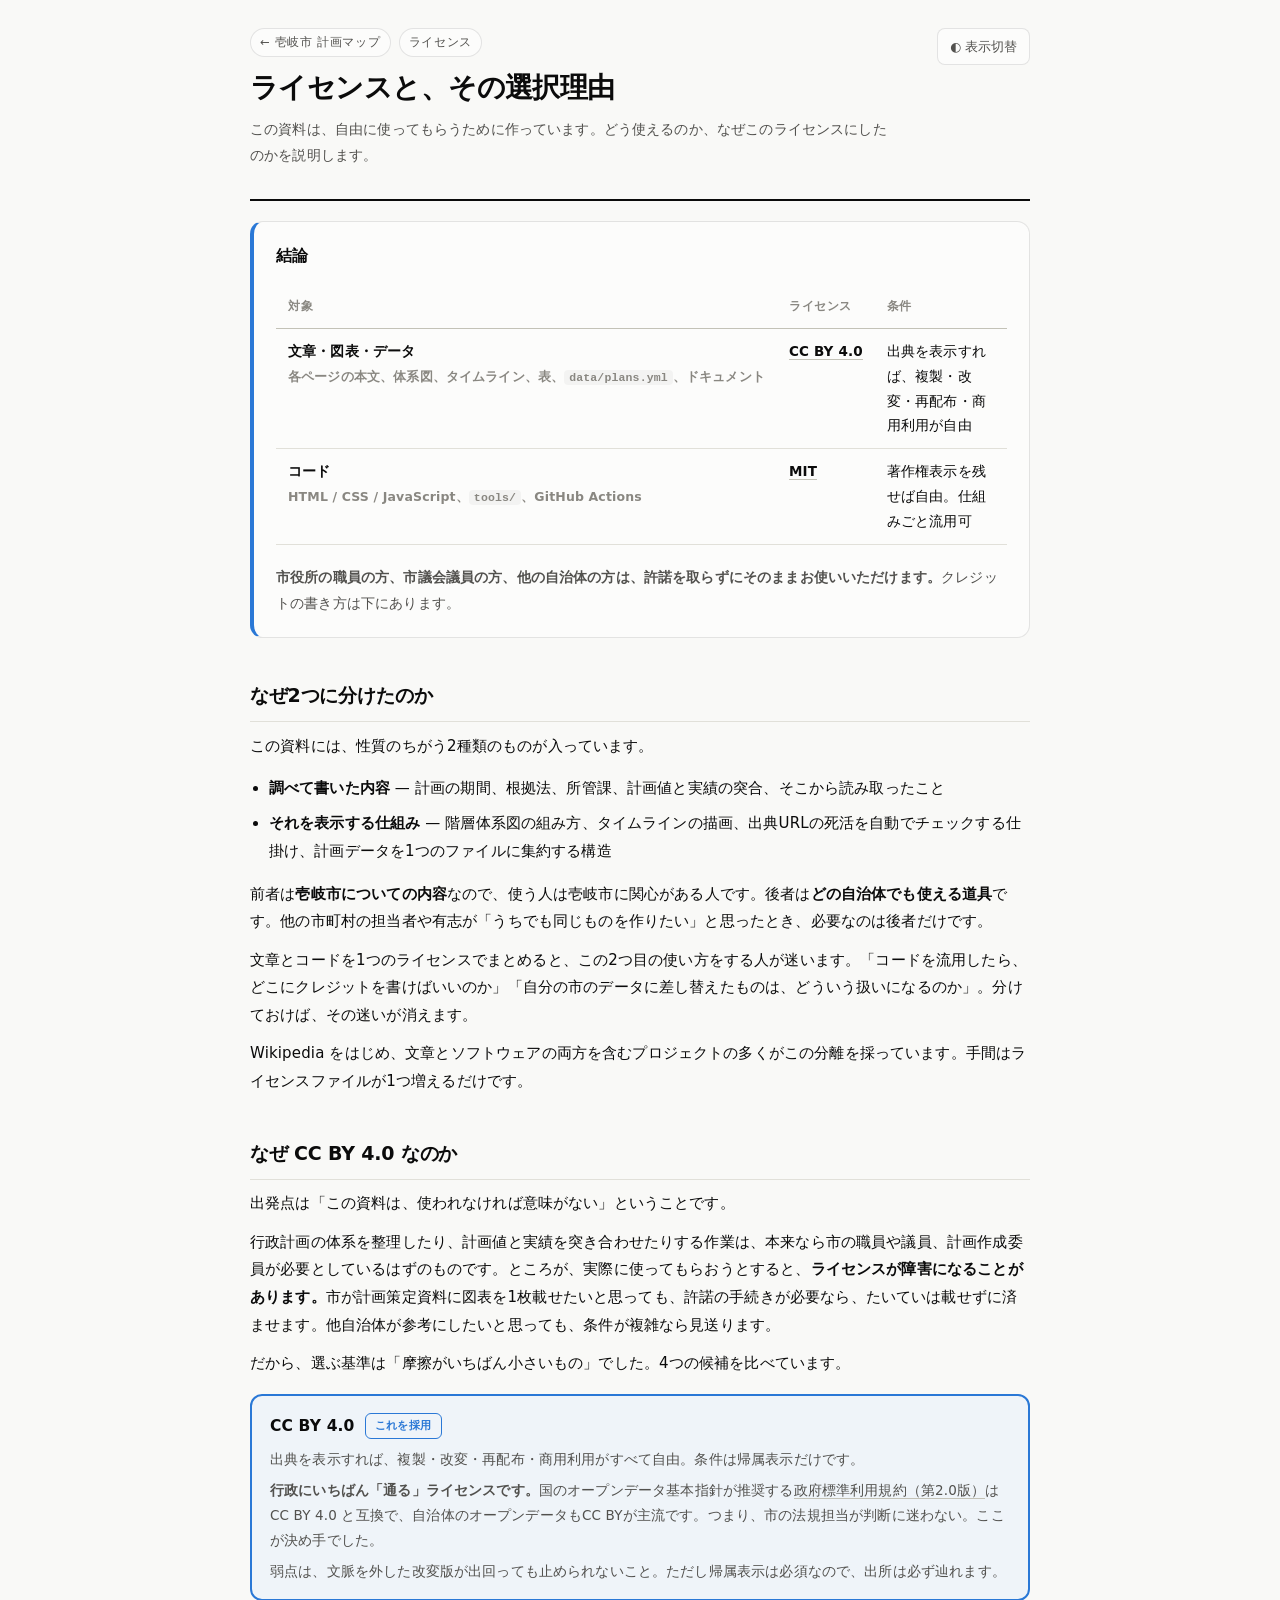
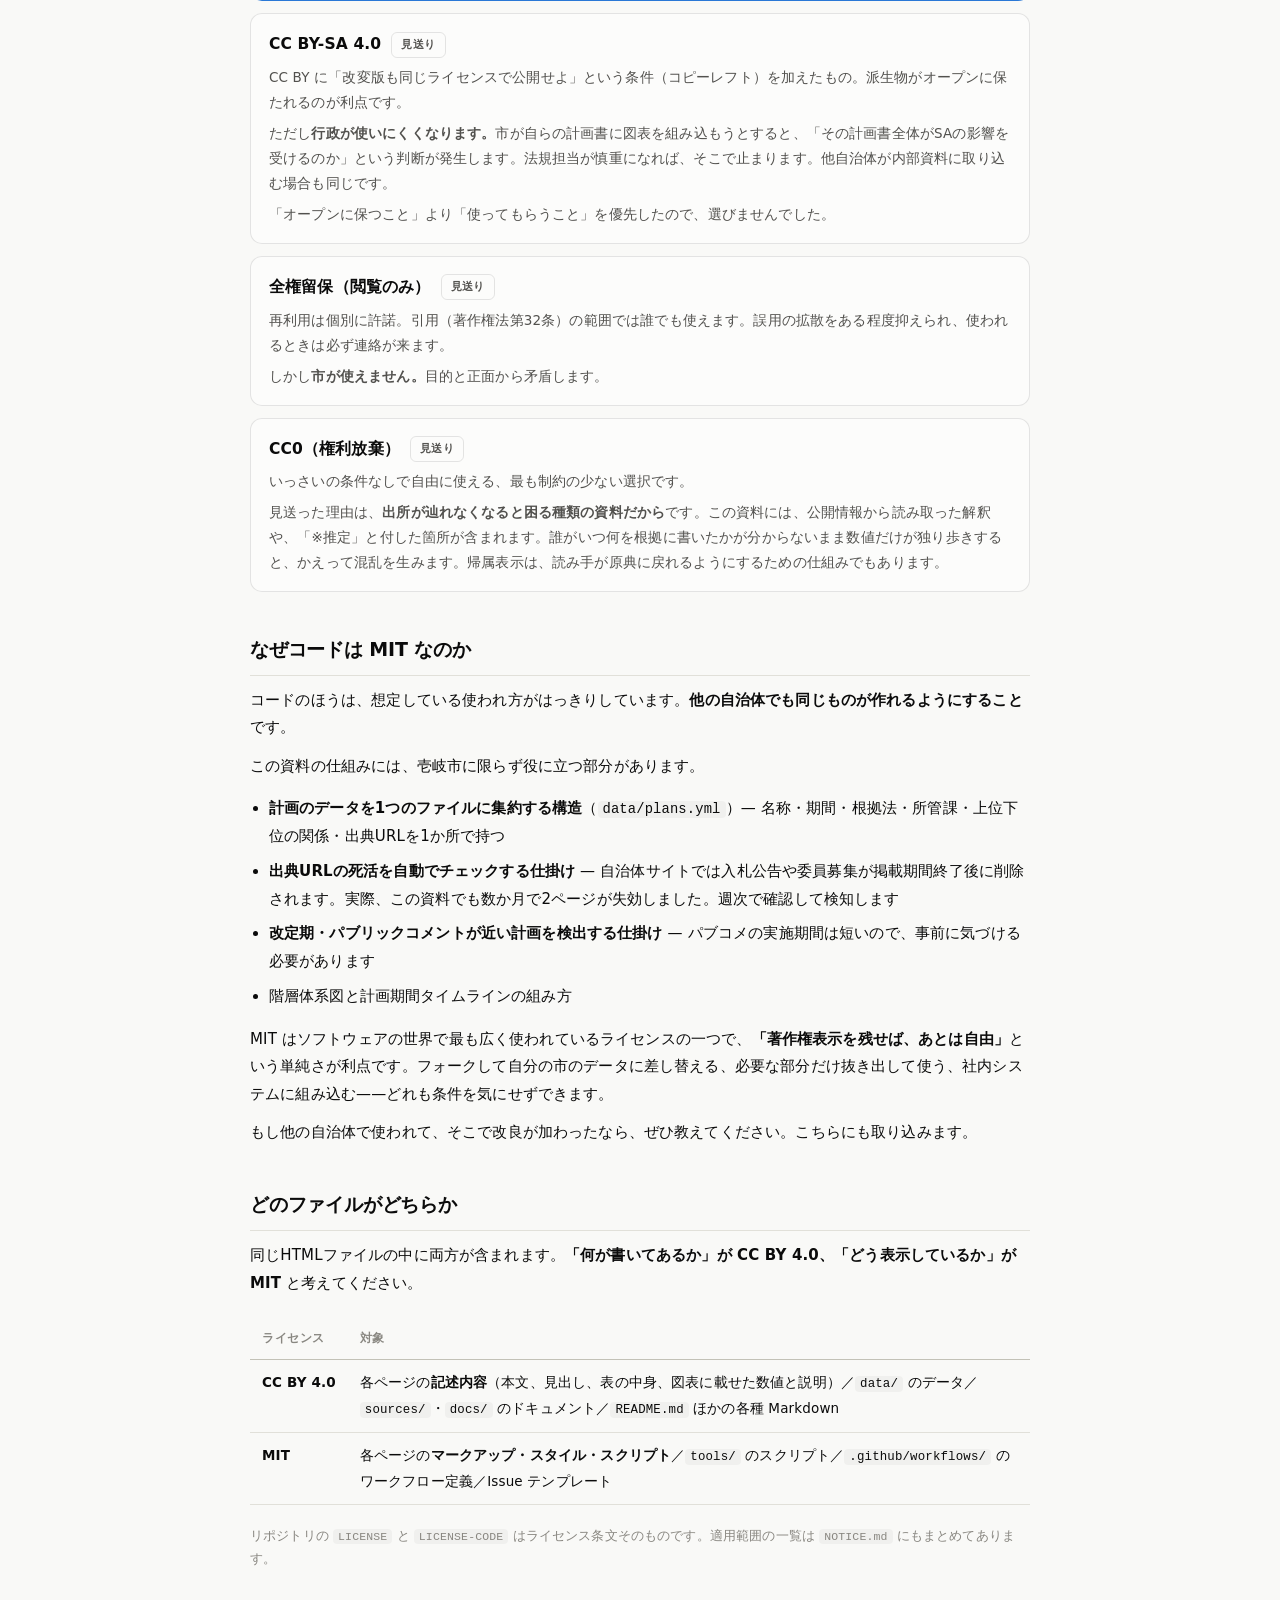
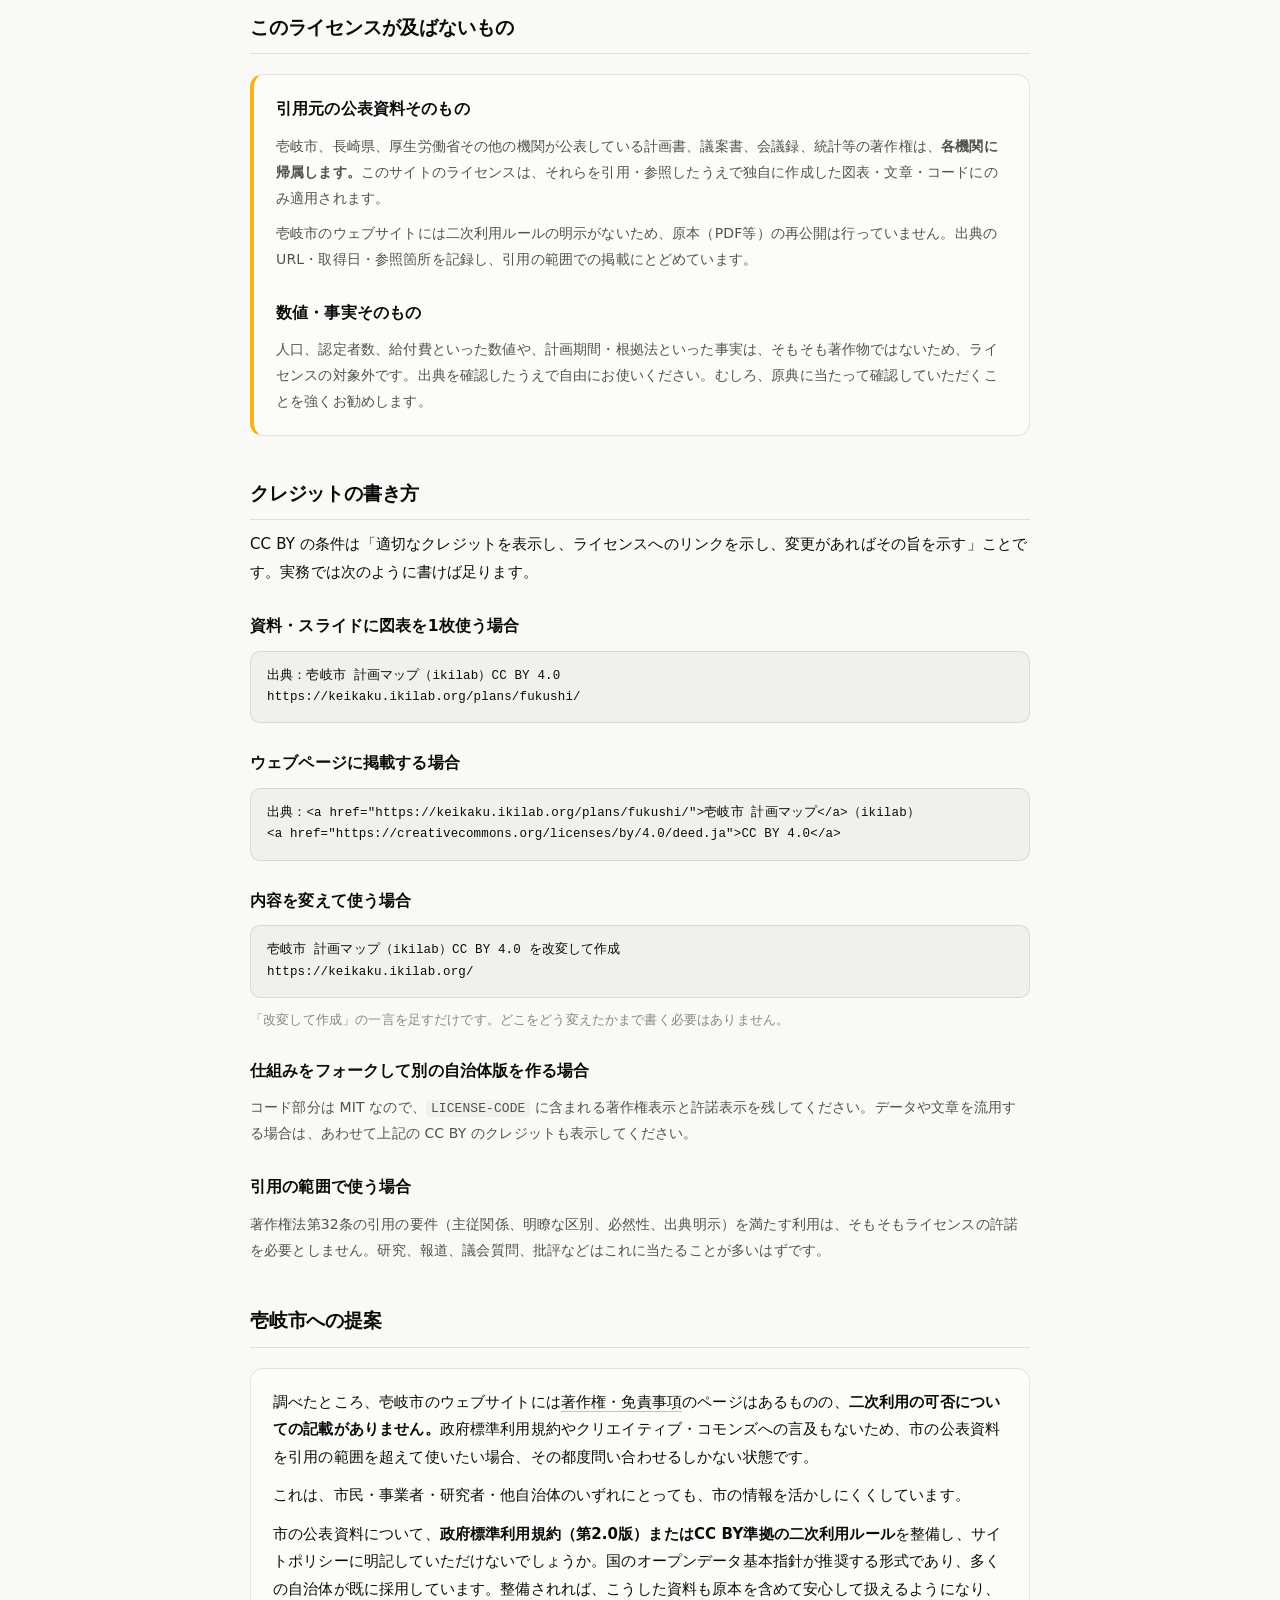
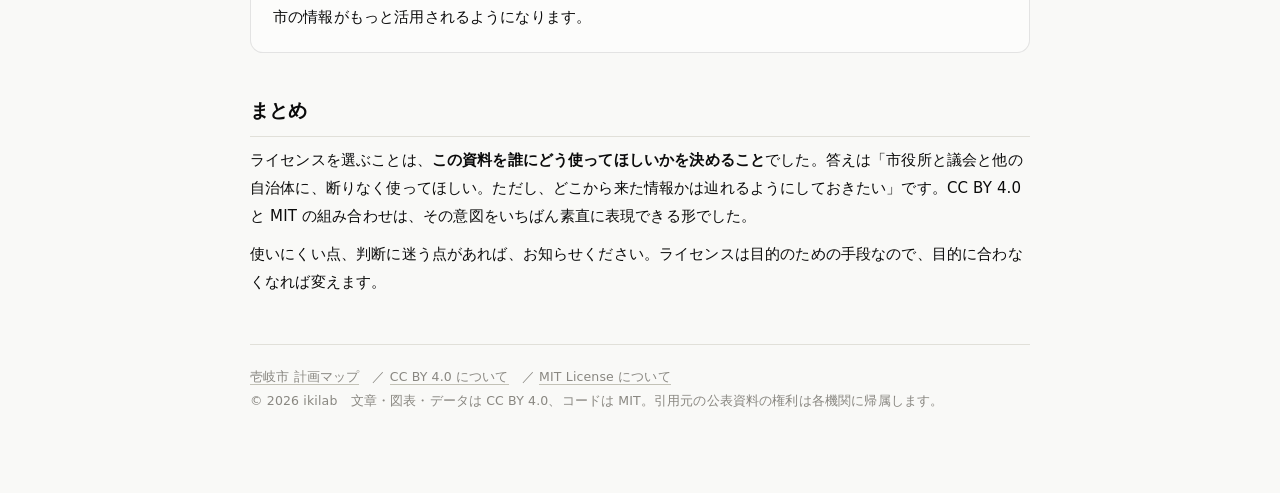
==== about/license/index.html @ 8cabbdd8 "壱岐市 計画マップ 初版" ====
<!DOCTYPE html>
<html lang="ja">
<head>
<meta charset="utf-8">
<meta name="viewport" content="width=device-width, initial-scale=1">
<title>ライセンスと、その選択理由 | 壱岐市 計画マップ</title>
<meta name="description" content="壱岐市 計画マップは、文章・図表・データを CC BY 4.0、コードを MIT で公開しています。なぜ分けたのか、なぜ CC BY-SA や全権留保を選ばなかったのかを説明し、行政・議会・他自治体それぞれの場面でのクレジット表記例を掲載しています。">
<link rel="canonical" href="https://keikaku.ikilab.org/about/license/">
<meta property="og:type" content="article">
<meta property="og:site_name" content="壱岐市 計画マップ">
<meta property="og:title" content="ライセンスと、その選択理由">
<meta property="og:description" content="文章・図表・データは CC BY 4.0、コードは MIT。なぜ分けたのか、どう使えるのか。">
<meta property="og:url" content="https://keikaku.ikilab.org/about/license/">
<meta property="og:locale" content="ja_JP">
<meta property="og:image" content="https://keikaku.ikilab.org/assets/og.png">
<meta property="og:image:width" content="1200">
<meta property="og:image:height" content="630">
<meta name="twitter:image" content="https://keikaku.ikilab.org/assets/og.png">
<meta name="twitter:card" content="summary_large_image">
<style>
:root{
  color-scheme: light;
  --page:#f9f9f7; --surface:#fcfcfb; --ink:#0b0b0b; --ink2:#52514e; --muted:#898781;
  --grid:#e1e0d9; --axis:#c3c2b7; --ring:rgba(11,11,11,0.10); --wash:rgba(11,11,11,0.035);
  --c1:#2a78d6; --c2:#eb6834; --c3:#1baf7a;
  --good:#0ca30c; --goodtx:#006300; --crit:#d03b3b; --warn:#fab219;
}
:root[data-theme="dark"]{
  color-scheme: dark;
  --page:#0d0d0d; --surface:#1a1a19; --ink:#fff; --ink2:#c3c2b7; --muted:#898781;
  --grid:#2c2c2a; --axis:#383835; --ring:rgba(255,255,255,0.10); --wash:rgba(255,255,255,0.05);
  --c1:#3987e5; --c2:#d95926; --c3:#199e70; --goodtx:#0ca30c;
}
@media (prefers-color-scheme: dark){
  :root:not([data-theme="light"]){
    color-scheme: dark;
    --page:#0d0d0d; --surface:#1a1a19; --ink:#fff; --ink2:#c3c2b7; --muted:#898781;
    --grid:#2c2c2a; --axis:#383835; --ring:rgba(255,255,255,0.10); --wash:rgba(255,255,255,0.05);
    --c1:#3987e5; --c2:#d95926; --c3:#199e70; --goodtx:#0ca30c;
  }
}
*{box-sizing:border-box}
html,body{margin:0;padding:0}
body{background:var(--page);color:var(--ink);
  font-family:system-ui,-apple-system,"Hiragino Sans","Noto Sans JP","Yu Gothic UI",sans-serif;
  font-size:15px;line-height:1.85;letter-spacing:.01em}
.wrap{max-width:820px;margin:0 auto;padding:28px 20px 80px}
h1{font-size:28px;line-height:1.35;margin:0 0 10px;letter-spacing:-.02em}
h2{font-size:19px;margin:40px 0 10px;letter-spacing:-.01em;padding-bottom:8px;border-bottom:1px solid var(--grid)}
h3{font-size:15.5px;margin:26px 0 6px}
p{margin:.7em 0}
a{color:inherit;text-decoration:none;border-bottom:1px solid var(--axis)}
a:hover{border-bottom-color:currentColor}
.sub{color:var(--ink2);font-size:14px}
.mut{color:var(--muted);font-size:12.5px}
b{font-weight:650}
header{display:flex;justify-content:space-between;align-items:flex-start;gap:16px;flex-wrap:wrap;
  padding-bottom:20px;border-bottom:2px solid var(--ink);margin-bottom:10px}
header > div{flex:1 1 440px;max-width:640px}
header > button{flex:none}
.badge{display:inline-block;font-size:11.5px;letter-spacing:.06em;padding:3px 9px;border:1px solid var(--ring);
  border-radius:999px;color:var(--ink2);background:var(--surface);margin-bottom:12px}
a.badge{border-bottom:1px solid var(--ring);margin-right:8px}
a.badge:hover{background:var(--wash);border-color:var(--axis)}
button.tg{font:inherit;font-size:12.5px;padding:6px 12px;border:1px solid var(--ring);border-radius:8px;
  background:var(--surface);color:var(--ink2);cursor:pointer}
button.tg:hover{background:var(--wash)}
.box{background:var(--surface);border:1px solid var(--ring);border-radius:13px;padding:20px 22px;margin:20px 0}
.box.hi{border-left:4px solid var(--c1)}
.box.warn{border-left:4px solid var(--warn)}
.tblwrap{overflow-x:auto}
table{border-collapse:collapse;width:100%;font-size:13.5px;min-width:560px;margin:10px 0}
th,td{text-align:left;vertical-align:top;padding:10px 12px;border-bottom:1px solid var(--grid)}
thead th{font-size:11.5px;letter-spacing:.05em;color:var(--muted);font-weight:600;border-bottom:1px solid var(--axis);white-space:nowrap}
tbody tr:hover{background:var(--wash)}
td.k{font-weight:600;white-space:nowrap}
.yes{color:var(--goodtx);font-weight:650}
.no{color:var(--crit);font-weight:650}
pre{background:var(--wash);border:1px solid var(--ring);border-radius:10px;padding:14px 16px;
  overflow-x:auto;font-size:12.5px;line-height:1.7;margin:10px 0;
  font-family:ui-monospace,SFMono-Regular,Menlo,"Courier New",monospace}
code{font-family:ui-monospace,SFMono-Regular,Menlo,"Courier New",monospace;font-size:.92em;
  background:var(--wash);padding:1px 5px;border-radius:4px}
pre code{background:none;padding:0;font-size:inherit}
ul{padding-left:1.25em}
li{margin:7px 0}
.pick{display:grid;gap:12px;margin:16px 0}
.opt{border:1px solid var(--ring);border-radius:12px;padding:16px 18px;background:var(--surface)}
.opt.chosen{border-color:var(--c1);border-width:2px;background:color-mix(in srgb,var(--c1) 6%,var(--surface))}
.opt h4{margin:0 0 4px;font-size:15.5px;display:flex;align-items:center;gap:10px;flex-wrap:wrap}
.opt .verdict{font-size:11px;letter-spacing:.04em;padding:2px 9px;border-radius:6px;border:1px solid var(--ring);color:var(--ink2)}
.opt.chosen .verdict{border-color:var(--c1);color:var(--c1);font-weight:650}
.opt p{margin:6px 0 0;font-size:13.5px;color:var(--ink2)}
footer{margin-top:48px;padding-top:20px;border-top:1px solid var(--grid);color:var(--muted);font-size:12.5px;line-height:1.9}
@media print{button.tg{display:none}}
</style>
</head>
<body>
<div class="wrap">

<header>
  <div>
    <a href="../../" class="badge">← 壱岐市 計画マップ</a><span class="badge">ライセンス</span>
    <h1>ライセンスと、その選択理由</h1>
    <p class="sub">この資料は、自由に使ってもらうために作っています。どう使えるのか、なぜこのライセンスにしたのかを説明します。</p>
  </div>
  <button class="tg" id="tg">◐ 表示切替</button>
</header>

<div class="box hi">
  <h3 style="margin-top:0">結論</h3>
  <div class="tblwrap"><table>
    <thead><tr><th>対象</th><th>ライセンス</th><th>条件</th></tr></thead>
    <tbody>
      <tr>
        <td class="k">文章・図表・データ<br><span class="mut">各ページの本文、体系図、タイムライン、表、<code>data/plans.yml</code>、ドキュメント</span></td>
        <td class="k"><a href="https://creativecommons.org/licenses/by/4.0/deed.ja" target="_blank" rel="noopener">CC BY 4.0</a></td>
        <td>出典を表示すれば、複製・改変・再配布・商用利用が自由</td>
      </tr>
      <tr>
        <td class="k">コード<br><span class="mut">HTML / CSS / JavaScript、<code>tools/</code>、GitHub Actions</span></td>
        <td class="k"><a href="https://opensource.org/licenses/MIT" target="_blank" rel="noopener">MIT</a></td>
        <td>著作権表示を残せば自由。仕組みごと流用可</td>
      </tr>
    </tbody>
  </table></div>
  <p class="sub" style="margin-bottom:0"><b>市役所の職員の方、市議会議員の方、他の自治体の方は、許諾を取らずにそのままお使いいただけます。</b>クレジットの書き方は下にあります。</p>
</div>

<h2>なぜ2つに分けたのか</h2>

<p>この資料には、性質のちがう2種類のものが入っています。</p>

<ul>
  <li><b>調べて書いた内容</b> — 計画の期間、根拠法、所管課、計画値と実績の突合、そこから読み取ったこと</li>
  <li><b>それを表示する仕組み</b> — 階層体系図の組み方、タイムラインの描画、出典URLの死活を自動でチェックする仕掛け、計画データを1つのファイルに集約する構造</li>
</ul>

<p>前者は<b>壱岐市についての内容</b>なので、使う人は壱岐市に関心がある人です。後者は<b>どの自治体でも使える道具</b>です。他の市町村の担当者や有志が「うちでも同じものを作りたい」と思ったとき、必要なのは後者だけです。</p>

<p>文章とコードを1つのライセンスでまとめると、この2つ目の使い方をする人が迷います。「コードを流用したら、どこにクレジットを書けばいいのか」「自分の市のデータに差し替えたものは、どういう扱いになるのか」。分けておけば、その迷いが消えます。</p>

<p>Wikipedia をはじめ、文章とソフトウェアの両方を含むプロジェクトの多くがこの分離を採っています。手間はライセンスファイルが1つ増えるだけです。</p>

<h2>なぜ CC BY 4.0 なのか</h2>

<p>出発点は「この資料は、使われなければ意味がない」ということです。</p>

<p>行政計画の体系を整理したり、計画値と実績を突き合わせたりする作業は、本来なら市の職員や議員、計画作成委員が必要としているはずのものです。ところが、実際に使ってもらおうとすると、<b>ライセンスが障害になることがあります。</b>市が計画策定資料に図表を1枚載せたいと思っても、許諾の手続きが必要なら、たいていは載せずに済ませます。他自治体が参考にしたいと思っても、条件が複雑なら見送ります。</p>

<p>だから、選ぶ基準は「摩擦がいちばん小さいもの」でした。4つの候補を比べています。</p>

<div class="pick">

  <div class="opt chosen">
    <h4>CC BY 4.0 <span class="verdict">これを採用</span></h4>
    <p>出典を表示すれば、複製・改変・再配布・商用利用がすべて自由。条件は帰属表示だけです。</p>
    <p><b>行政にいちばん「通る」ライセンスです。</b>国のオープンデータ基本指針が推奨する<a href="https://cio.go.jp/policy-opendata" target="_blank" rel="noopener">政府標準利用規約（第2.0版）</a>は CC BY 4.0 と互換で、自治体のオープンデータもCC BYが主流です。つまり、市の法規担当が判断に迷わない。ここが決め手でした。</p>
    <p>弱点は、文脈を外した改変版が出回っても止められないこと。ただし帰属表示は必須なので、出所は必ず辿れます。</p>
  </div>

  <div class="opt">
    <h4>CC BY-SA 4.0 <span class="verdict">見送り</span></h4>
    <p>CC BY に「改変版も同じライセンスで公開せよ」という条件（コピーレフト）を加えたもの。派生物がオープンに保たれるのが利点です。</p>
    <p>ただし<b>行政が使いにくくなります。</b>市が自らの計画書に図表を組み込もうとすると、「その計画書全体がSAの影響を受けるのか」という判断が発生します。法規担当が慎重になれば、そこで止まります。他自治体が内部資料に取り込む場合も同じです。</p>
    <p>「オープンに保つこと」より「使ってもらうこと」を優先したので、選びませんでした。</p>
  </div>

  <div class="opt">
    <h4>全権留保（閲覧のみ） <span class="verdict">見送り</span></h4>
    <p>再利用は個別に許諾。引用（著作権法第32条）の範囲では誰でも使えます。誤用の拡散をある程度抑えられ、使われるときは必ず連絡が来ます。</p>
    <p>しかし<b>市が使えません。</b>目的と正面から矛盾します。</p>
  </div>

  <div class="opt">
    <h4>CC0（権利放棄） <span class="verdict">見送り</span></h4>
    <p>いっさいの条件なしで自由に使える、最も制約の少ない選択です。</p>
    <p>見送った理由は、<b>出所が辿れなくなると困る種類の資料だから</b>です。この資料には、公開情報から読み取った解釈や、「※推定」と付した箇所が含まれます。誰がいつ何を根拠に書いたかが分からないまま数値だけが独り歩きすると、かえって混乱を生みます。帰属表示は、読み手が原典に戻れるようにするための仕組みでもあります。</p>
  </div>

</div>

<h2>なぜコードは MIT なのか</h2>

<p>コードのほうは、想定している使われ方がはっきりしています。<b>他の自治体でも同じものが作れるようにすること</b>です。</p>

<p>この資料の仕組みには、壱岐市に限らず役に立つ部分があります。</p>

<ul>
  <li><b>計画のデータを1つのファイルに集約する構造</b>（<code>data/plans.yml</code>）— 名称・期間・根拠法・所管課・上位下位の関係・出典URLを1か所で持つ</li>
  <li><b>出典URLの死活を自動でチェックする仕掛け</b> — 自治体サイトでは入札公告や委員募集が掲載期間終了後に削除されます。実際、この資料でも数か月で2ページが失効しました。週次で確認して検知します</li>
  <li><b>改定期・パブリックコメントが近い計画を検出する仕掛け</b> — パブコメの実施期間は短いので、事前に気づける必要があります</li>
  <li>階層体系図と計画期間タイムラインの組み方</li>
</ul>

<p>MIT はソフトウェアの世界で最も広く使われているライセンスの一つで、<b>「著作権表示を残せば、あとは自由」</b>という単純さが利点です。フォークして自分の市のデータに差し替える、必要な部分だけ抜き出して使う、社内システムに組み込む——どれも条件を気にせずできます。</p>

<p>もし他の自治体で使われて、そこで改良が加わったなら、ぜひ教えてください。こちらにも取り込みます。</p>

<h2>どのファイルがどちらか</h2>

<p>同じHTMLファイルの中に両方が含まれます。<b>「何が書いてあるか」が CC BY 4.0、「どう表示しているか」が MIT</b> と考えてください。</p>

<div class="tblwrap"><table>
  <thead><tr><th>ライセンス</th><th>対象</th></tr></thead>
  <tbody>
    <tr>
      <td class="k">CC BY 4.0</td>
      <td>各ページの<b>記述内容</b>（本文、見出し、表の中身、図表に載せた数値と説明）／<code>data/</code> のデータ／<code>sources/</code>・<code>docs/</code> のドキュメント／<code>README.md</code> ほかの各種 Markdown</td>
    </tr>
    <tr>
      <td class="k">MIT</td>
      <td>各ページの<b>マークアップ・スタイル・スクリプト</b>／<code>tools/</code> のスクリプト／<code>.github/workflows/</code> のワークフロー定義／Issue テンプレート</td>
    </tr>
  </tbody>
</table></div>

<p class="mut">リポジトリの <code>LICENSE</code> と <code>LICENSE-CODE</code> はライセンス条文そのものです。適用範囲の一覧は <code>NOTICE.md</code> にもまとめてあります。</p>

<h2>このライセンスが及ばないもの</h2>

<div class="box warn">
  <h3 style="margin-top:0">引用元の公表資料そのもの</h3>
  <p class="sub">壱岐市、長崎県、厚生労働省その他の機関が公表している計画書、議案書、会議録、統計等の著作権は、<b>各機関に帰属します。</b>このサイトのライセンスは、それらを引用・参照したうえで独自に作成した図表・文章・コードにのみ適用されます。</p>
  <p class="sub">壱岐市のウェブサイトには二次利用ルールの明示がないため、原本（PDF等）の再公開は行っていません。出典のURL・取得日・参照箇所を記録し、引用の範囲での掲載にとどめています。</p>

  <h3>数値・事実そのもの</h3>
  <p class="sub" style="margin-bottom:0">人口、認定者数、給付費といった数値や、計画期間・根拠法といった事実は、そもそも著作物ではないため、ライセンスの対象外です。出典を確認したうえで自由にお使いください。むしろ、原典に当たって確認していただくことを強くお勧めします。</p>
</div>

<h2>クレジットの書き方</h2>

<p>CC BY の条件は「適切なクレジットを表示し、ライセンスへのリンクを示し、変更があればその旨を示す」ことです。実務では次のように書けば足ります。</p>

<h3>資料・スライドに図表を1枚使う場合</h3>
<pre><code>出典：壱岐市 計画マップ（ikilab）CC BY 4.0
https://keikaku.ikilab.org/plans/fukushi/</code></pre>

<h3>ウェブページに掲載する場合</h3>
<pre><code>出典：&lt;a href="https://keikaku.ikilab.org/plans/fukushi/"&gt;壱岐市 計画マップ&lt;/a&gt;（ikilab）
&lt;a href="https://creativecommons.org/licenses/by/4.0/deed.ja"&gt;CC BY 4.0&lt;/a&gt;</code></pre>

<h3>内容を変えて使う場合</h3>
<pre><code>壱岐市 計画マップ（ikilab）CC BY 4.0 を改変して作成
https://keikaku.ikilab.org/</code></pre>
<p class="mut">「改変して作成」の一言を足すだけです。どこをどう変えたかまで書く必要はありません。</p>

<h3>仕組みをフォークして別の自治体版を作る場合</h3>
<p class="sub">コード部分は MIT なので、<code>LICENSE-CODE</code> に含まれる著作権表示と許諾表示を残してください。データや文章を流用する場合は、あわせて上記の CC BY のクレジットも表示してください。</p>

<h3>引用の範囲で使う場合</h3>
<p class="sub">著作権法第32条の引用の要件（主従関係、明瞭な区別、必然性、出典明示）を満たす利用は、そもそもライセンスの許諾を必要としません。研究、報道、議会質問、批評などはこれに当たることが多いはずです。</p>

<h2>壱岐市への提案</h2>

<div class="box">
  <p style="margin-top:0">調べたところ、壱岐市のウェブサイトには<a href="https://www.city.iki.nagasaki.jp/3313.html" target="_blank" rel="noopener">著作権・免責事項</a>のページはあるものの、<b>二次利用の可否についての記載がありません。</b>政府標準利用規約やクリエイティブ・コモンズへの言及もないため、市の公表資料を引用の範囲を超えて使いたい場合、その都度問い合わせるしかない状態です。</p>
  <p>これは、市民・事業者・研究者・他自治体のいずれにとっても、市の情報を活かしにくくしています。</p>
  <p style="margin-bottom:0">市の公表資料について、<b>政府標準利用規約（第2.0版）またはCC BY準拠の二次利用ルール</b>を整備し、サイトポリシーに明記していただけないでしょうか。国のオープンデータ基本指針が推奨する形式であり、多くの自治体が既に採用しています。整備されれば、こうした資料も原本を含めて安心して扱えるようになり、市の情報がもっと活用されるようになります。</p>
</div>

<h2>まとめ</h2>

<p>ライセンスを選ぶことは、<b>この資料を誰にどう使ってほしいかを決めること</b>でした。答えは「市役所と議会と他の自治体に、断りなく使ってほしい。ただし、どこから来た情報かは辿れるようにしておきたい」です。CC BY 4.0 と MIT の組み合わせは、その意図をいちばん素直に表現できる形でした。</p>

<p>使いにくい点、判断に迷う点があれば、お知らせください。ライセンスは目的のための手段なので、目的に合わなくなれば変えます。</p>

<footer>
  <a href="../../">壱岐市 計画マップ</a>　／
  <a href="https://creativecommons.org/licenses/by/4.0/deed.ja" target="_blank" rel="noopener">CC BY 4.0 について</a>　／
  <a href="https://opensource.org/licenses/MIT" target="_blank" rel="noopener">MIT License について</a><br>
  © 2026 ikilab　文章・図表・データは CC BY 4.0、コードは MIT。引用元の公表資料の権利は各機関に帰属します。
</footer>

</div>
<script>
document.getElementById('tg').addEventListener('click',()=>{
  const cur=document.documentElement.getAttribute('data-theme');
  const sysDark=window.matchMedia('(prefers-color-scheme: dark)').matches;
  const now = cur ? cur : (sysDark?'dark':'light');
  document.documentElement.setAttribute('data-theme', now==='dark'?'light':'dark');
});
</script>
</body>
</html>
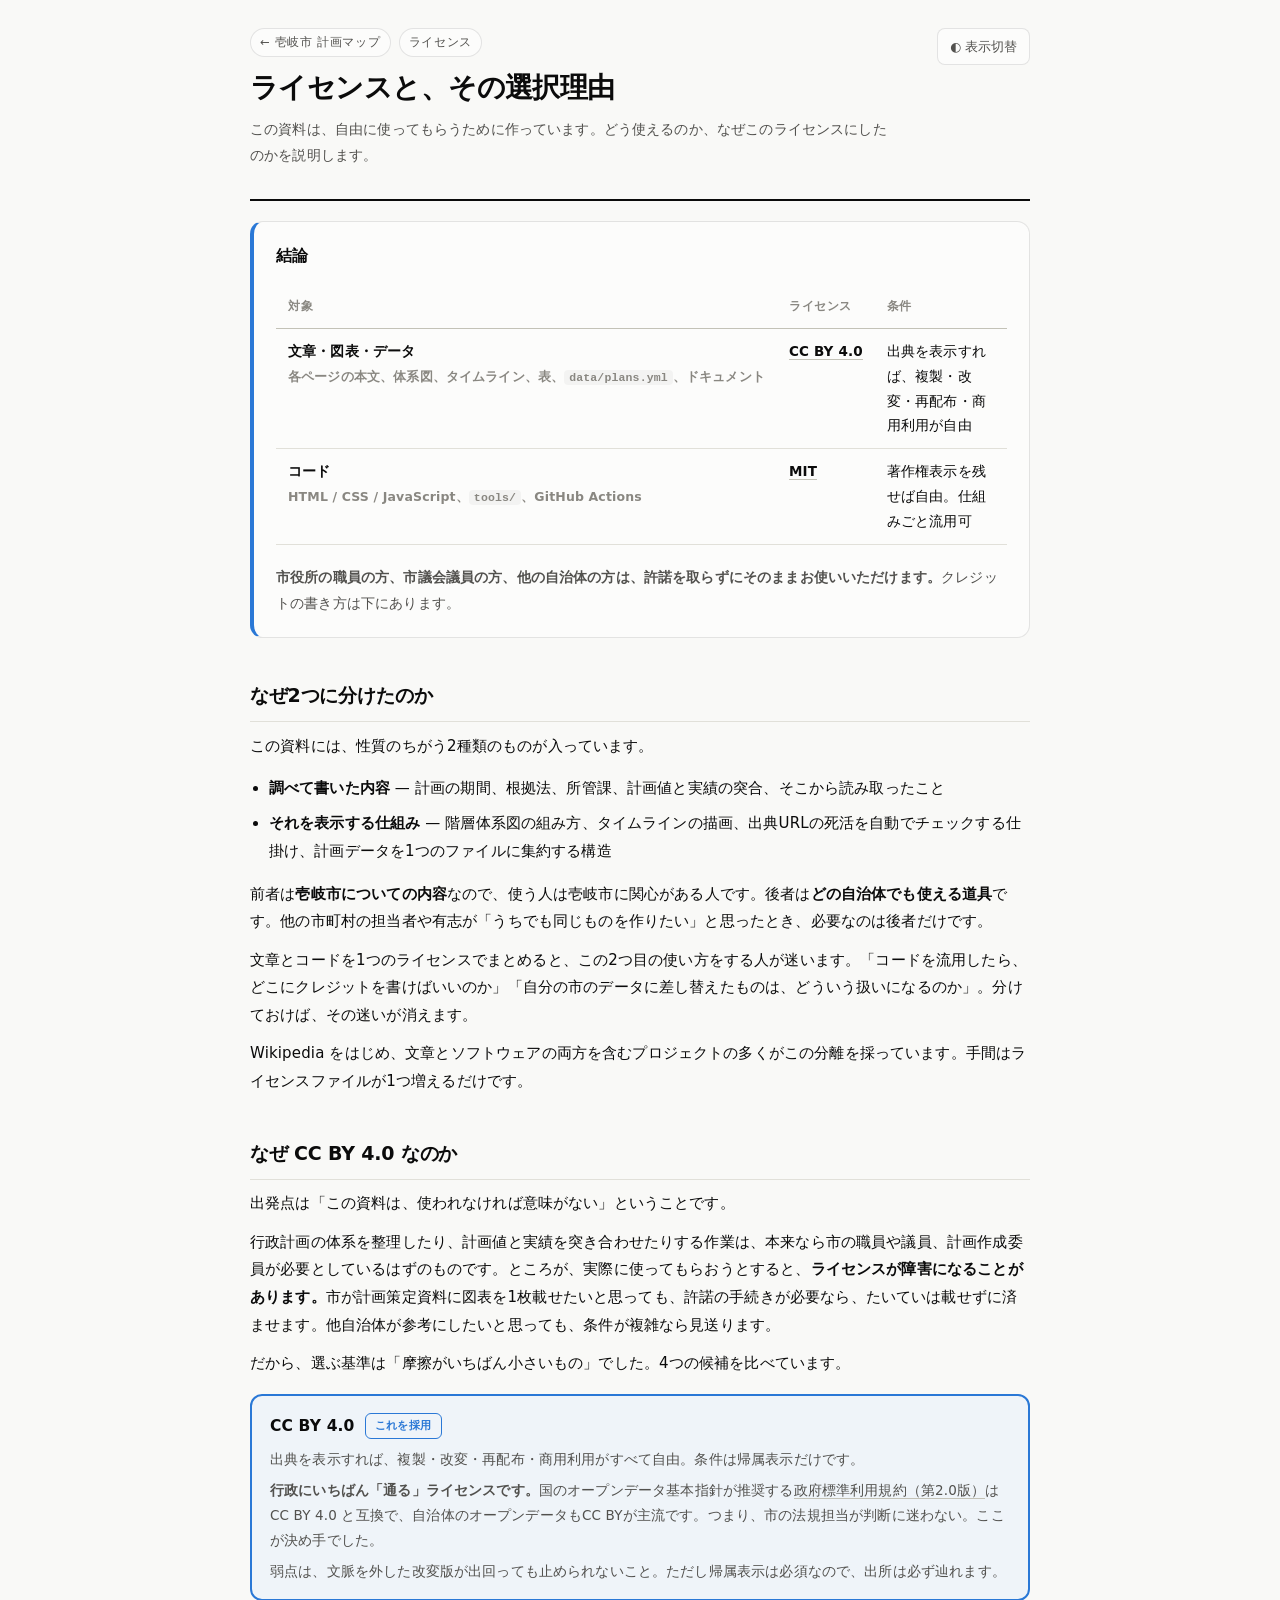
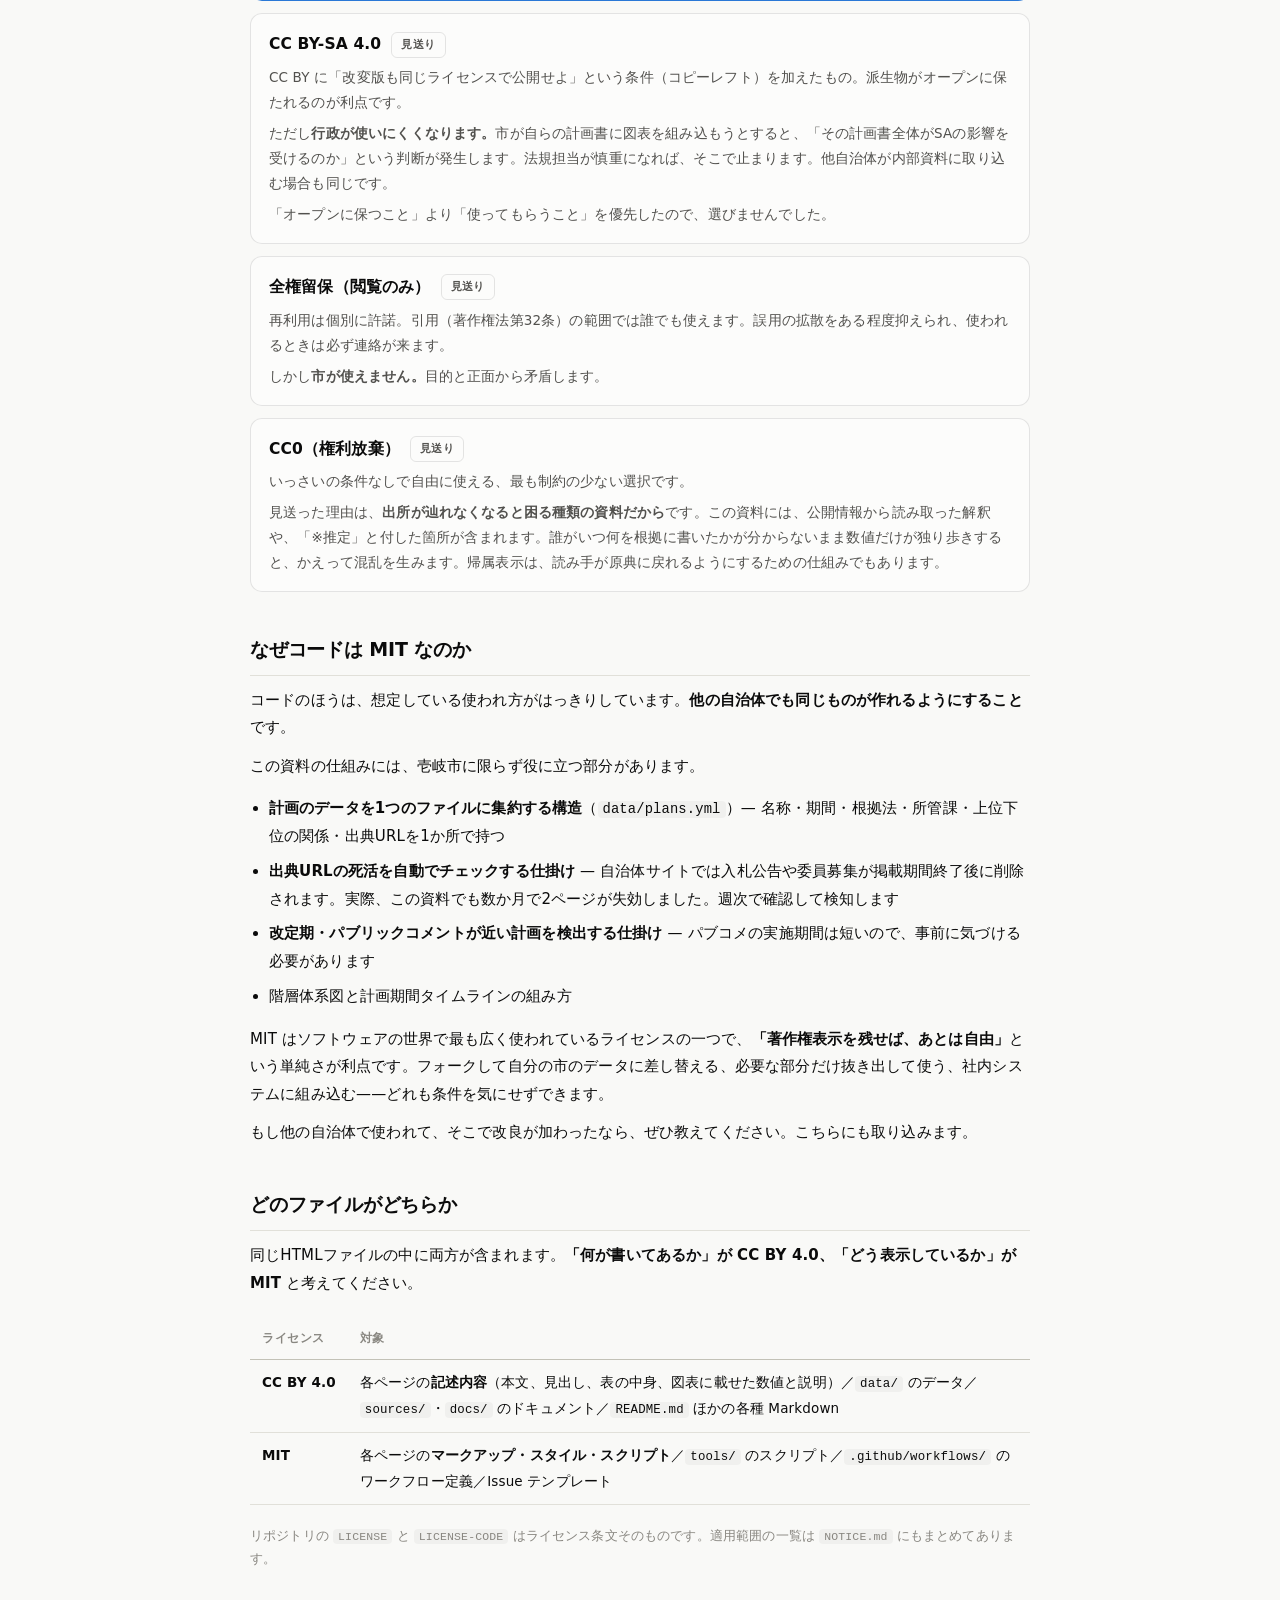
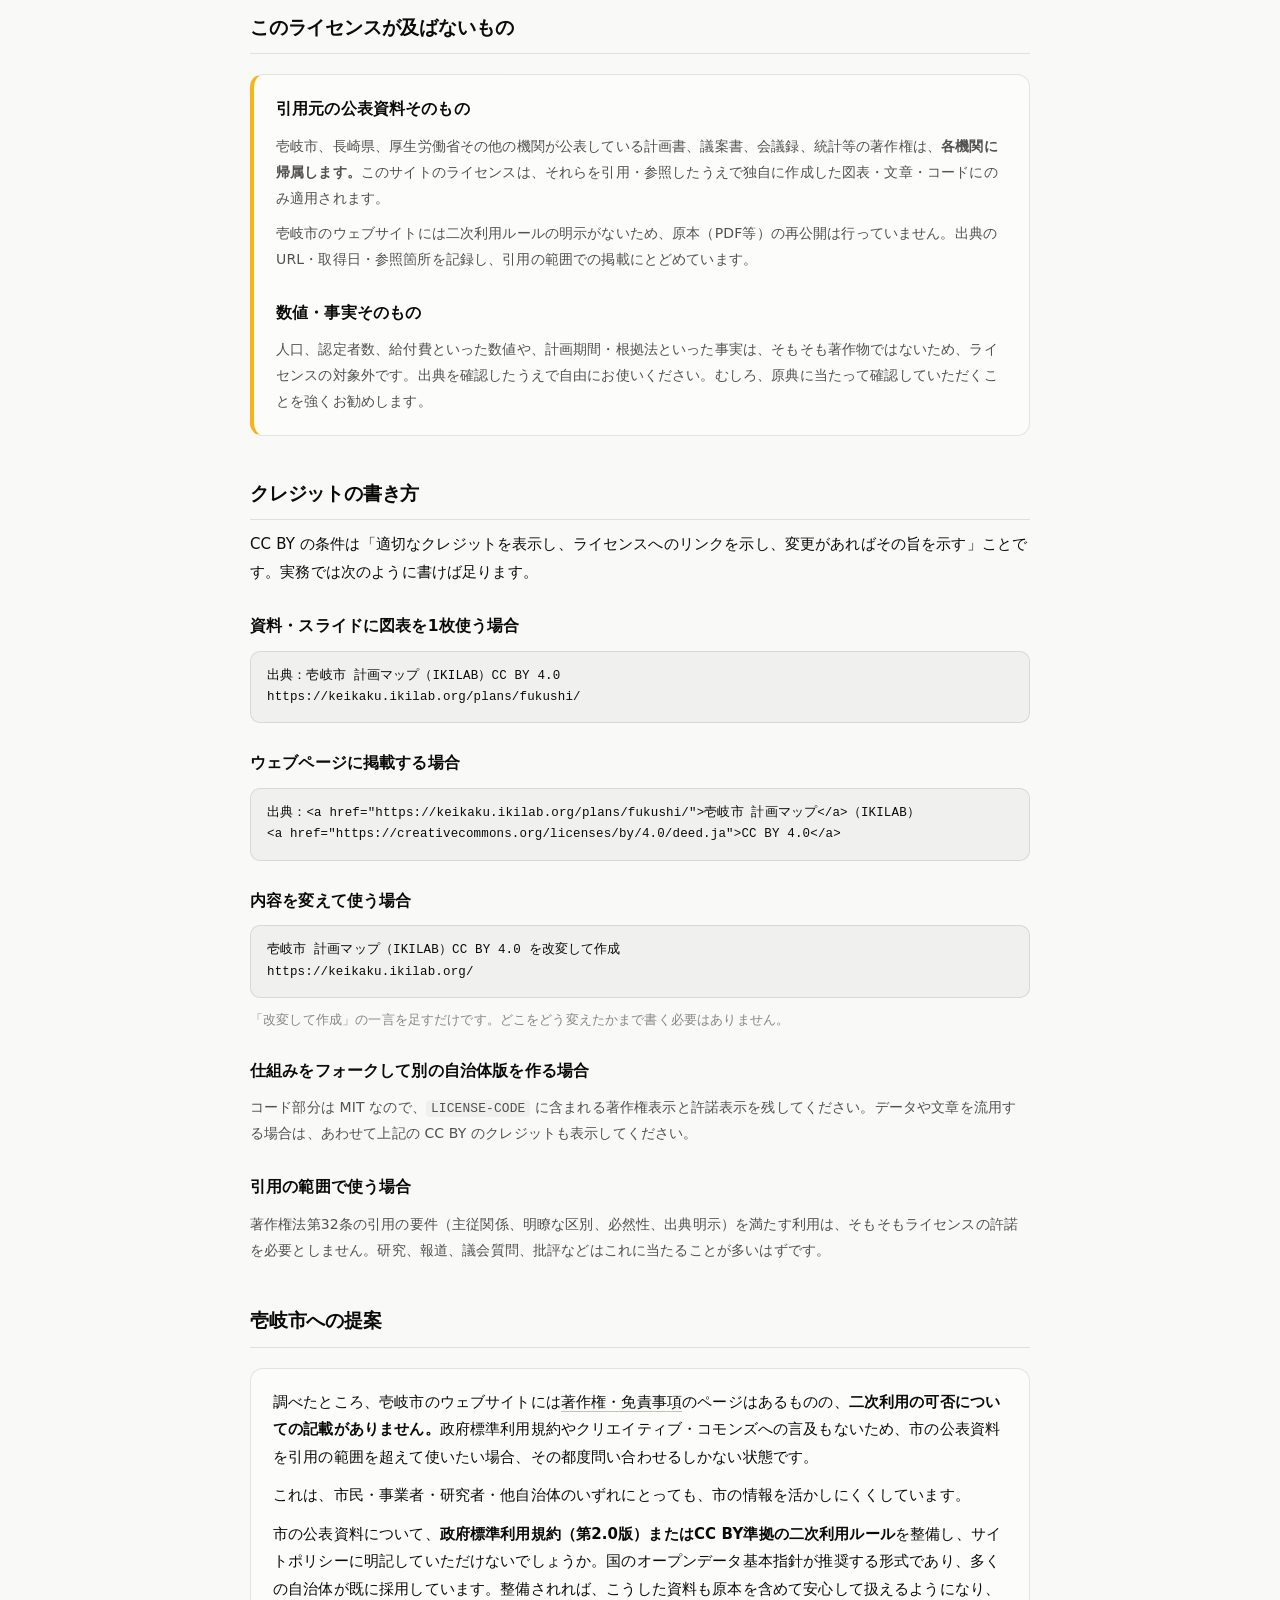
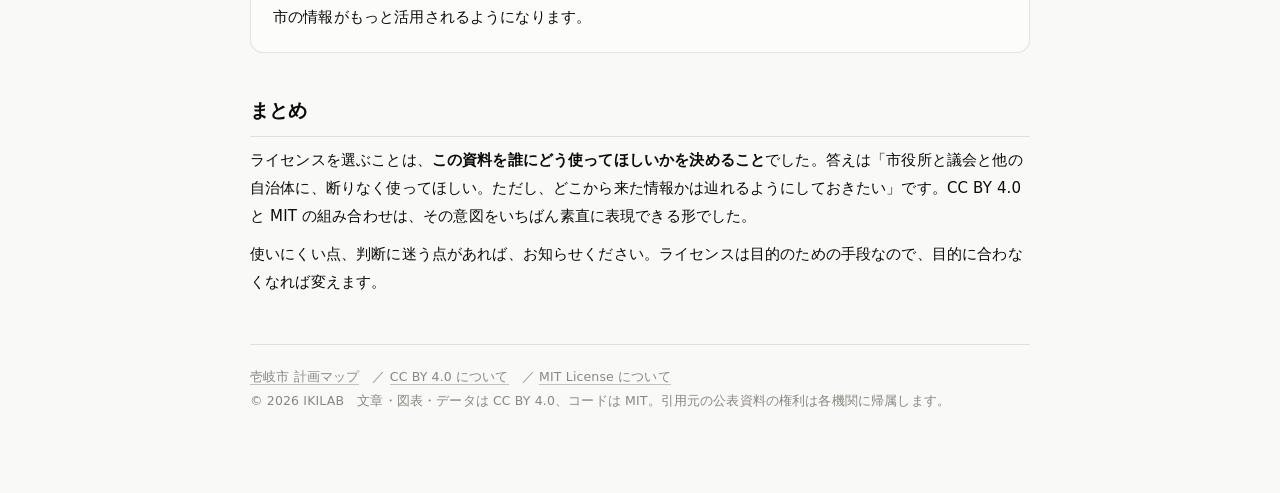
==== commit d37abbf1: "組織名の表記を IKILAB に統一 ikilab.org のロゴ・見出しが IKILAB なのに対し、このリポジトリは ikilab で揃っており、両サイトで食い違っていた。著作権表示 （LICEN" ====
--- a/about/license/index.html
+++ b/about/license/index.html
@@ -15,6 +15,7 @@
 <meta property="og:image" content="https://keikaku.ikilab.org/assets/og.png">
 <meta property="og:image:width" content="1200">
 <meta property="og:image:height" content="630">
+<meta property="og:image:alt" content="壱岐市の計画マップ。国・長崎県・市の階層と、地域福祉計画を軸にした分野別計画の関係図">
 <meta name="twitter:image" content="https://keikaku.ikilab.org/assets/og.png">
 <meta name="twitter:card" content="summary_large_image">
 <style>
@@ -233,15 +234,15 @@
 <p>CC BY の条件は「適切なクレジットを表示し、ライセンスへのリンクを示し、変更があればその旨を示す」ことです。実務では次のように書けば足ります。</p>
 
 <h3>資料・スライドに図表を1枚使う場合</h3>
-<pre><code>出典：壱岐市 計画マップ（ikilab）CC BY 4.0
+<pre><code>出典：壱岐市 計画マップ（IKILAB）CC BY 4.0
 https://keikaku.ikilab.org/plans/fukushi/</code></pre>
 
 <h3>ウェブページに掲載する場合</h3>
-<pre><code>出典：&lt;a href="https://keikaku.ikilab.org/plans/fukushi/"&gt;壱岐市 計画マップ&lt;/a&gt;（ikilab）
+<pre><code>出典：&lt;a href="https://keikaku.ikilab.org/plans/fukushi/"&gt;壱岐市 計画マップ&lt;/a&gt;（IKILAB）
 &lt;a href="https://creativecommons.org/licenses/by/4.0/deed.ja"&gt;CC BY 4.0&lt;/a&gt;</code></pre>
 
 <h3>内容を変えて使う場合</h3>
-<pre><code>壱岐市 計画マップ（ikilab）CC BY 4.0 を改変して作成
+<pre><code>壱岐市 計画マップ（IKILAB）CC BY 4.0 を改変して作成
 https://keikaku.ikilab.org/</code></pre>
 <p class="mut">「改変して作成」の一言を足すだけです。どこをどう変えたかまで書く必要はありません。</p>
 
@@ -269,7 +270,7 @@
   <a href="../../">壱岐市 計画マップ</a>　／
   <a href="https://creativecommons.org/licenses/by/4.0/deed.ja" target="_blank" rel="noopener">CC BY 4.0 について</a>　／
   <a href="https://opensource.org/licenses/MIT" target="_blank" rel="noopener">MIT License について</a><br>
-  © 2026 ikilab　文章・図表・データは CC BY 4.0、コードは MIT。引用元の公表資料の権利は各機関に帰属します。
+  © 2026 IKILAB　文章・図表・データは CC BY 4.0、コードは MIT。引用元の公表資料の権利は各機関に帰属します。
 </footer>
 
 </div>
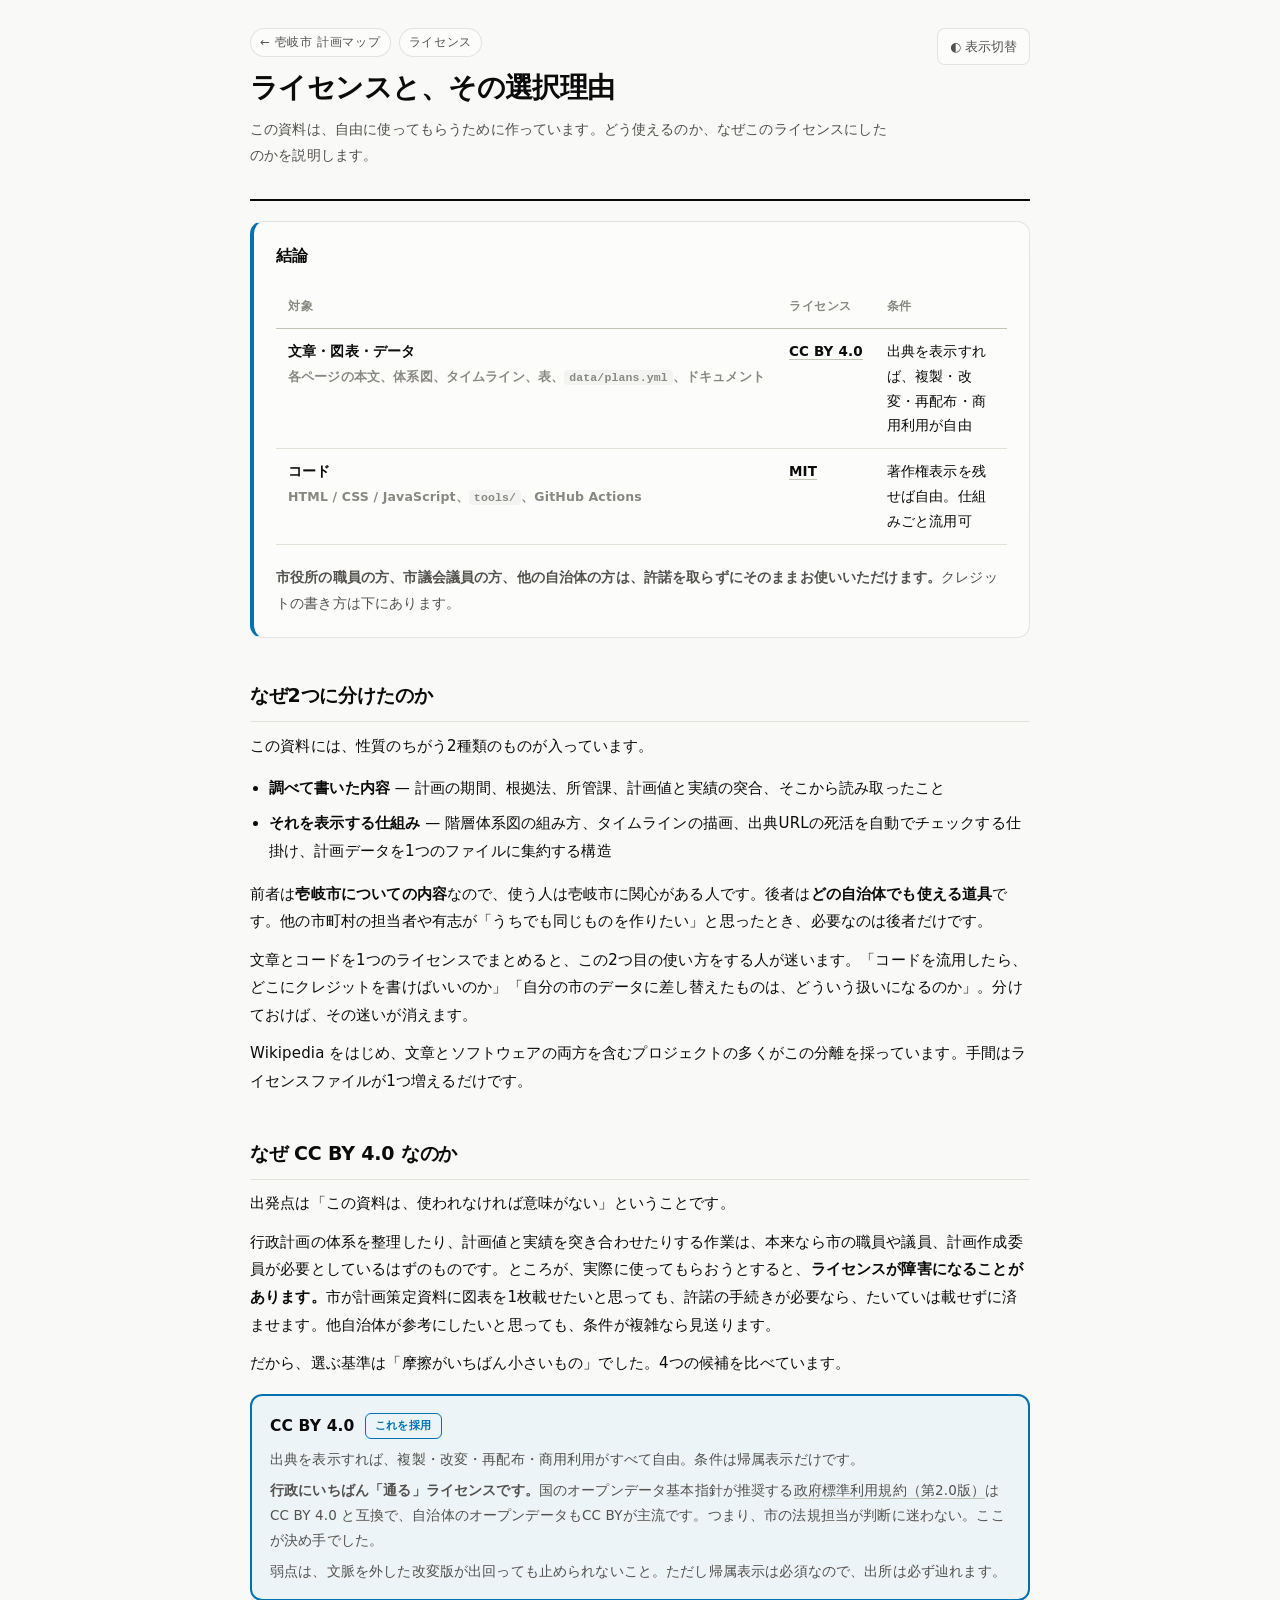
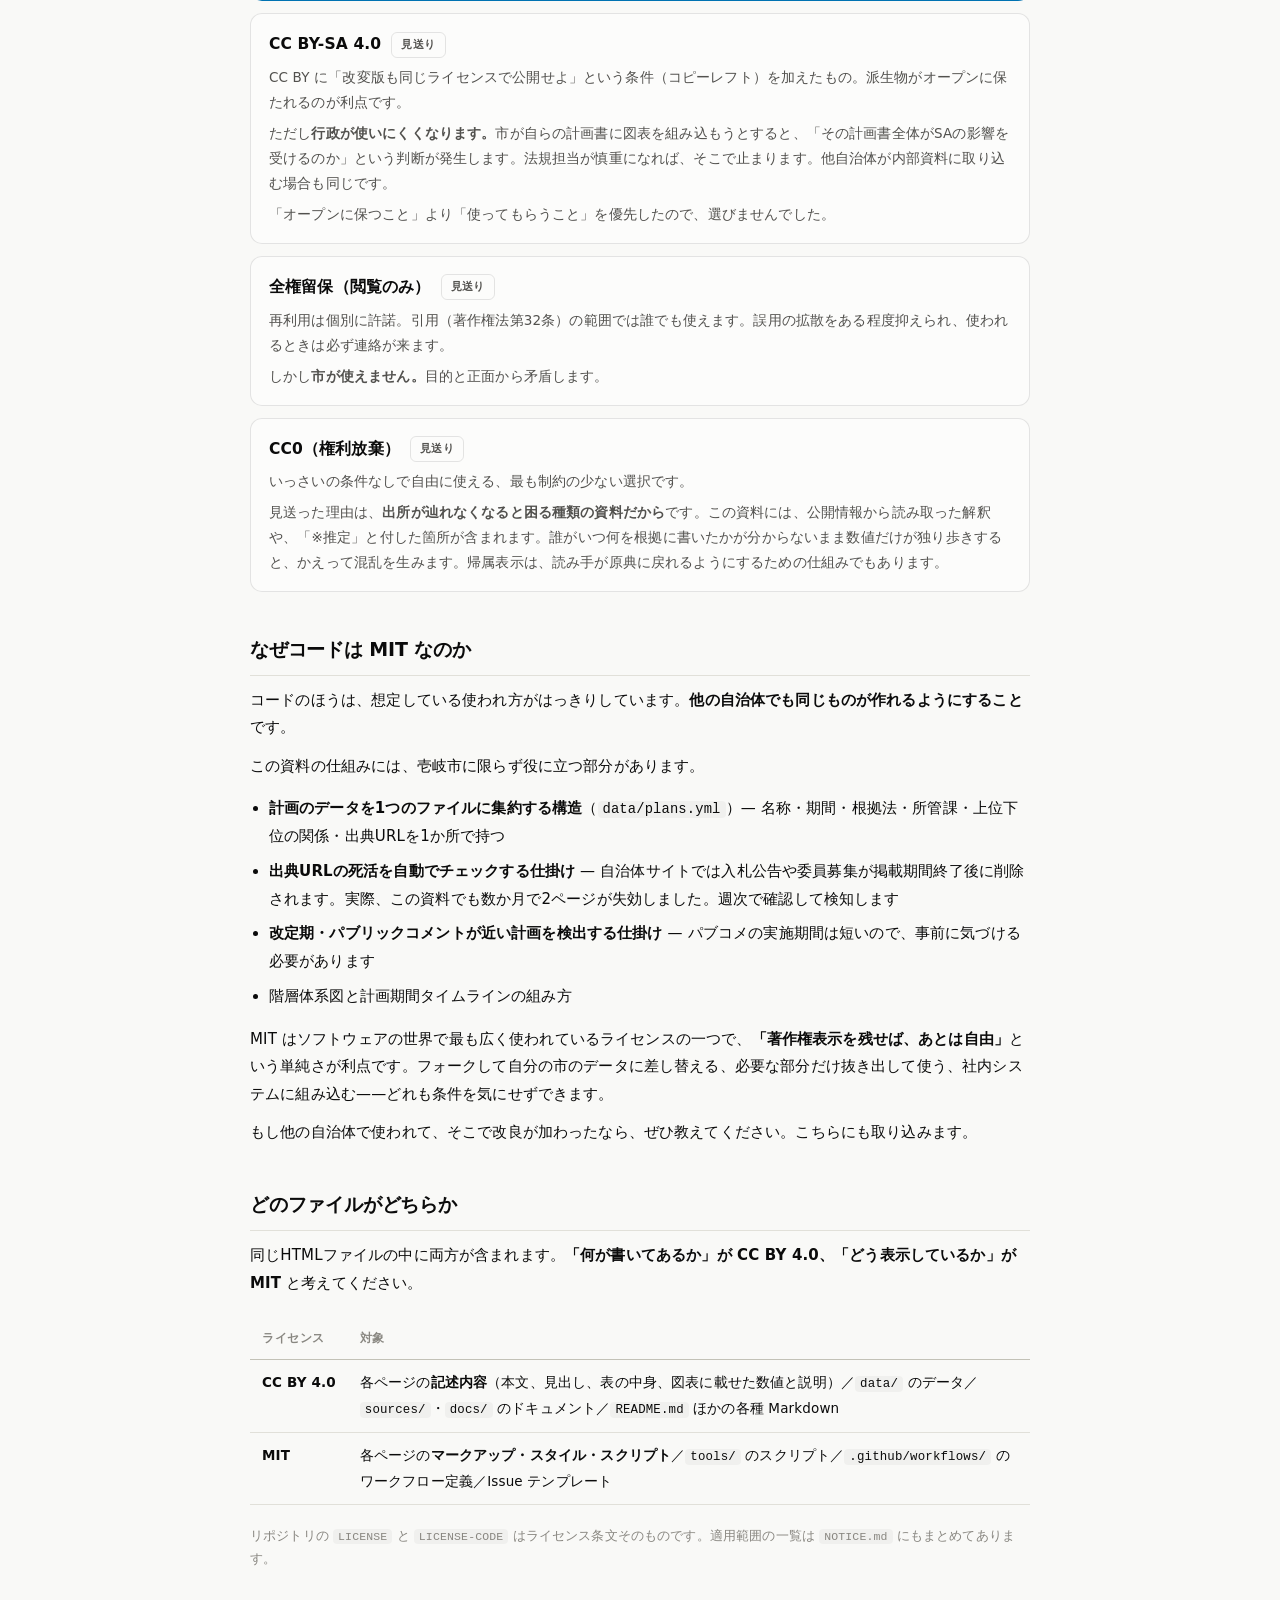
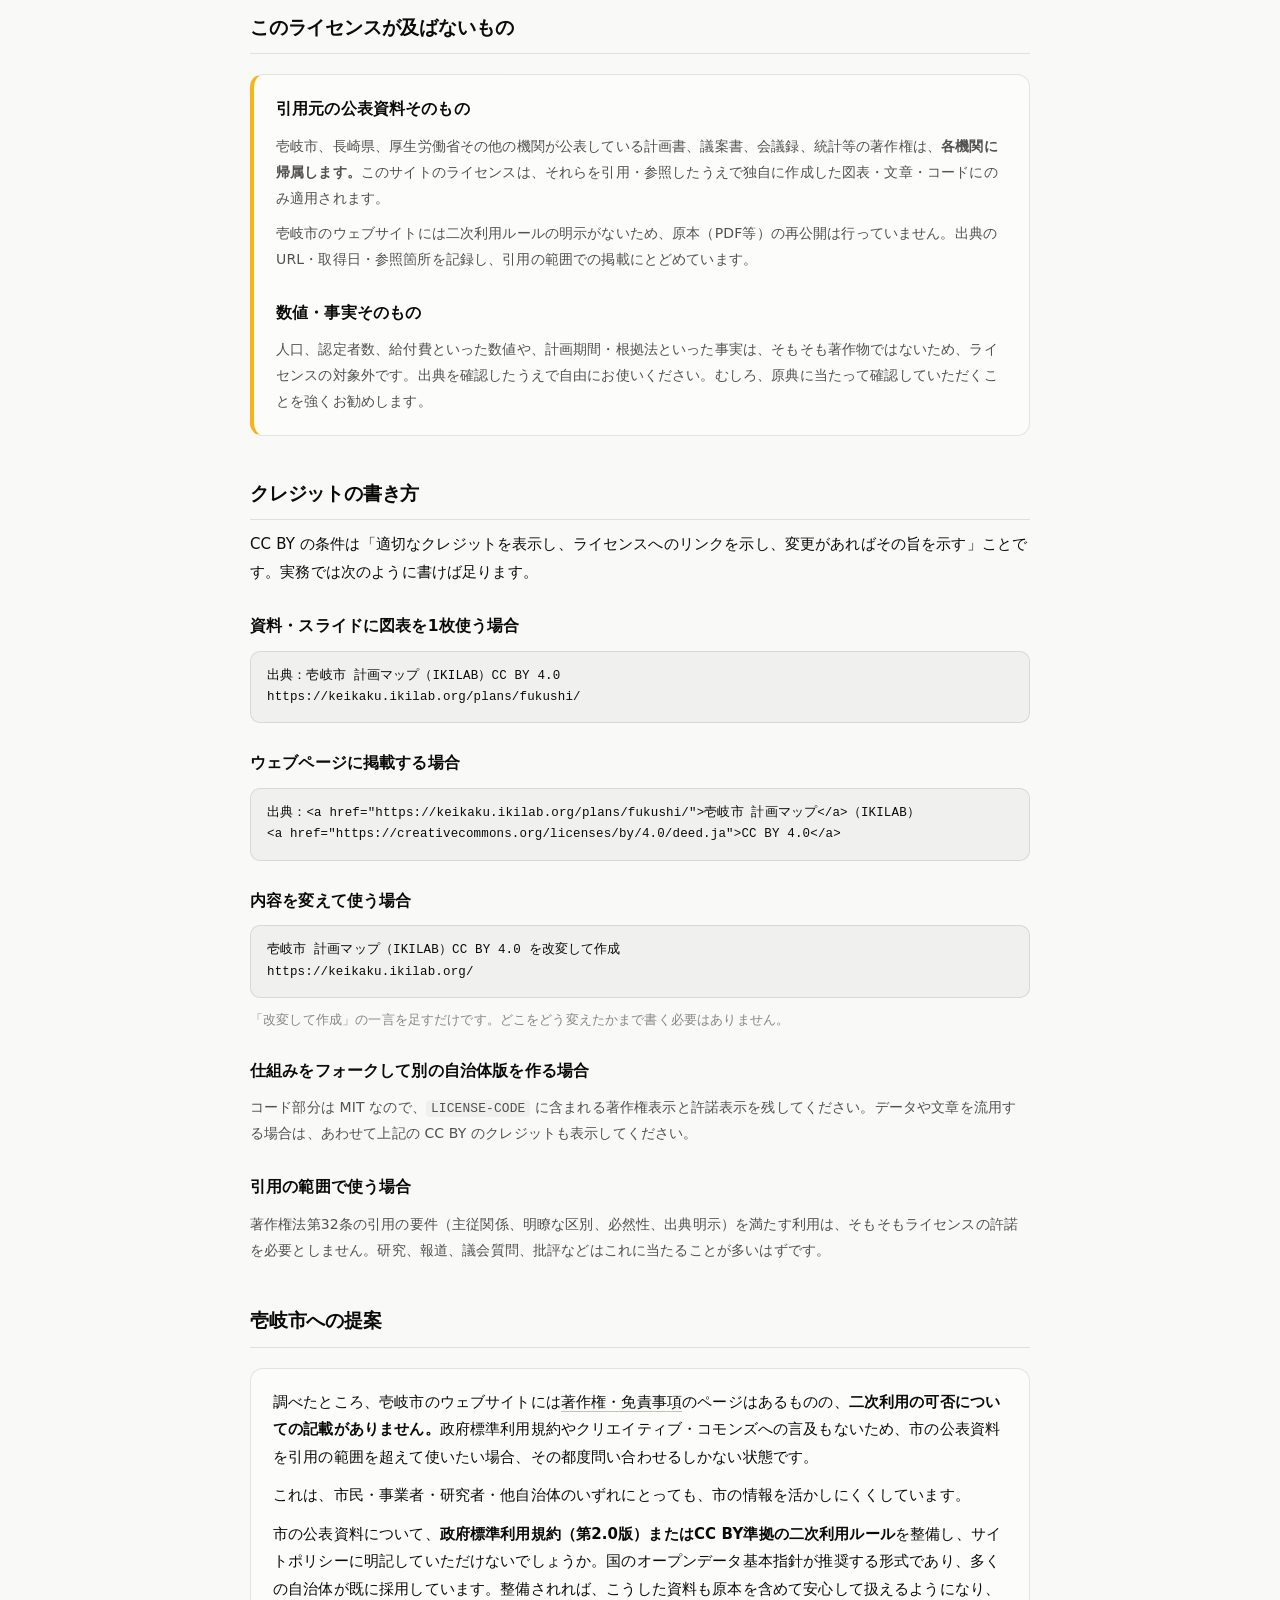
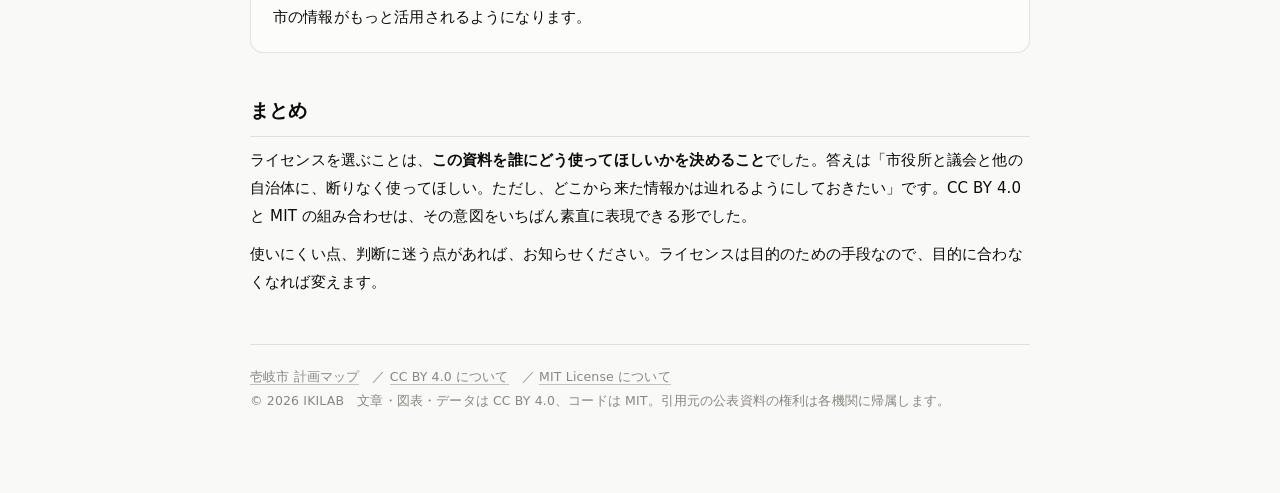
==== commit cad99b53: "ライセンスページを assets/palette.css の共通配色に載せ替える about/license/index.html だけが --c1〜--c3 を自前で定義していて、 他の3ページ（i" ====
--- a/about/license/index.html
+++ b/about/license/index.html
@@ -18,26 +18,26 @@
 <meta property="og:image:alt" content="壱岐市の計画マップ。国・長崎県・市の階層と、地域福祉計画を軸にした分野別計画の関係図">
 <meta name="twitter:image" content="https://keikaku.ikilab.org/assets/og.png">
 <meta name="twitter:card" content="summary_large_image">
+<link rel="stylesheet" href="../../assets/palette.css">
 <style>
 :root{
   color-scheme: light;
   --page:#f9f9f7; --surface:#fcfcfb; --ink:#0b0b0b; --ink2:#52514e; --muted:#898781;
   --grid:#e1e0d9; --axis:#c3c2b7; --ring:rgba(11,11,11,0.10); --wash:rgba(11,11,11,0.035);
-  --c1:#2a78d6; --c2:#eb6834; --c3:#1baf7a;
   --good:#0ca30c; --goodtx:#006300; --crit:#d03b3b; --warn:#fab219;
 }
 :root[data-theme="dark"]{
   color-scheme: dark;
   --page:#0d0d0d; --surface:#1a1a19; --ink:#fff; --ink2:#c3c2b7; --muted:#898781;
   --grid:#2c2c2a; --axis:#383835; --ring:rgba(255,255,255,0.10); --wash:rgba(255,255,255,0.05);
-  --c1:#3987e5; --c2:#d95926; --c3:#199e70; --goodtx:#0ca30c;
+  --goodtx:#0ca30c;
 }
 @media (prefers-color-scheme: dark){
   :root:not([data-theme="light"]){
     color-scheme: dark;
     --page:#0d0d0d; --surface:#1a1a19; --ink:#fff; --ink2:#c3c2b7; --muted:#898781;
     --grid:#2c2c2a; --axis:#383835; --ring:rgba(255,255,255,0.10); --wash:rgba(255,255,255,0.05);
-    --c1:#3987e5; --c2:#d95926; --c3:#199e70; --goodtx:#0ca30c;
+    --goodtx:#0ca30c;
   }
 }
 *{box-sizing:border-box}
--- a/assets/palette.css
+++ b/assets/palette.css
@@ -0,0 +1,44 @@
+/* 壱岐市 計画マップ 共通配色
+ *
+ * 岡部正隆・伊藤啓による Color Universal Design 推奨配色セット（8色）を使います。
+ * 色覚特性に配慮して検証された組み合わせなので、値を個別に差し替えないでください。
+ *
+ * slot と分野の対応は data/plans.yml の domains が持ちます。
+ * 番号を入れ替えると凡例と図の対応が崩れます（data/schema.md「slot と配色セットの対応」）。
+ *
+ * 黒は CUD の並びでは先頭ですが、ここでは末尾の slot 8 に置いています。
+ * slot 1 は最も件数の多い分野に当たり、黒だと本文と同じ色になって分野色に見えないためです。
+ *
+ * ダークの値は、色相を保ったまま明度を上げたものです。CUD の原色をそのまま暗い地に
+ * 置くと沈む色があるため、既存ページ（--c1 は light #2a78d6 / dark #3987e5）と同じ考え方で調整しています。
+ */
+:root{
+  --c1:#0072b2;  /* 青    健康・福祉 */
+  --c2:#d55e00;  /* 朱    都市基盤・交通 */
+  --c3:#009e73;  /* 緑    産業・雇用 */
+  --c4:#e69f00;  /* 橙    市政総論 */
+  --c5:#cc79a7;  /* 紫赤  行財政運営 */
+  --c6:#56b4e9;  /* 空    教育・文化 */
+  --c7:#f0e442;  /* 黄    防災・安全 */
+  --c8:#000000;  /* 黒    生活環境 */
+  /* --cN-ink は --cN を塗りに使ったときに、その上に置く文字色です。
+     どの色に白を置けるかは色ごとに違うので、slot ごとに持ちます。
+     値は対比 4.5:1 を満たす側を選んであります（tools/palette.test.mjs が検査します）。 */
+  --c1-ink:#ffffff; --c2-ink:#0b0b0b; --c3-ink:#0b0b0b; --c4-ink:#0b0b0b;
+  --c5-ink:#0b0b0b; --c6-ink:#0b0b0b; --c7-ink:#0b0b0b; --c8-ink:#ffffff;
+}
+:root[data-theme="dark"]{
+  --c1:#3d9ee0; --c2:#f07b22; --c3:#1fbe90; --c4:#f2b33d;
+  --c5:#e294bf; --c6:#8fd3f4; --c7:#efe04a; --c8:#c9c7bf;
+  /* dark は8色すべて、白より黒のほうが対比を稼げるので黒文字に揃える。 */
+  --c1-ink:#0b0b0b; --c2-ink:#0b0b0b; --c3-ink:#0b0b0b; --c4-ink:#0b0b0b;
+  --c5-ink:#0b0b0b; --c6-ink:#0b0b0b; --c7-ink:#0b0b0b; --c8-ink:#0b0b0b;
+}
+@media (prefers-color-scheme: dark){
+  :root:not([data-theme="light"]){
+    --c1:#3d9ee0; --c2:#f07b22; --c3:#1fbe90; --c4:#f2b33d;
+    --c5:#e294bf; --c6:#8fd3f4; --c7:#efe04a; --c8:#c9c7bf;
+    --c1-ink:#0b0b0b; --c2-ink:#0b0b0b; --c3-ink:#0b0b0b; --c4-ink:#0b0b0b;
+    --c5-ink:#0b0b0b; --c6-ink:#0b0b0b; --c7-ink:#0b0b0b; --c8-ink:#0b0b0b;
+  }
+}
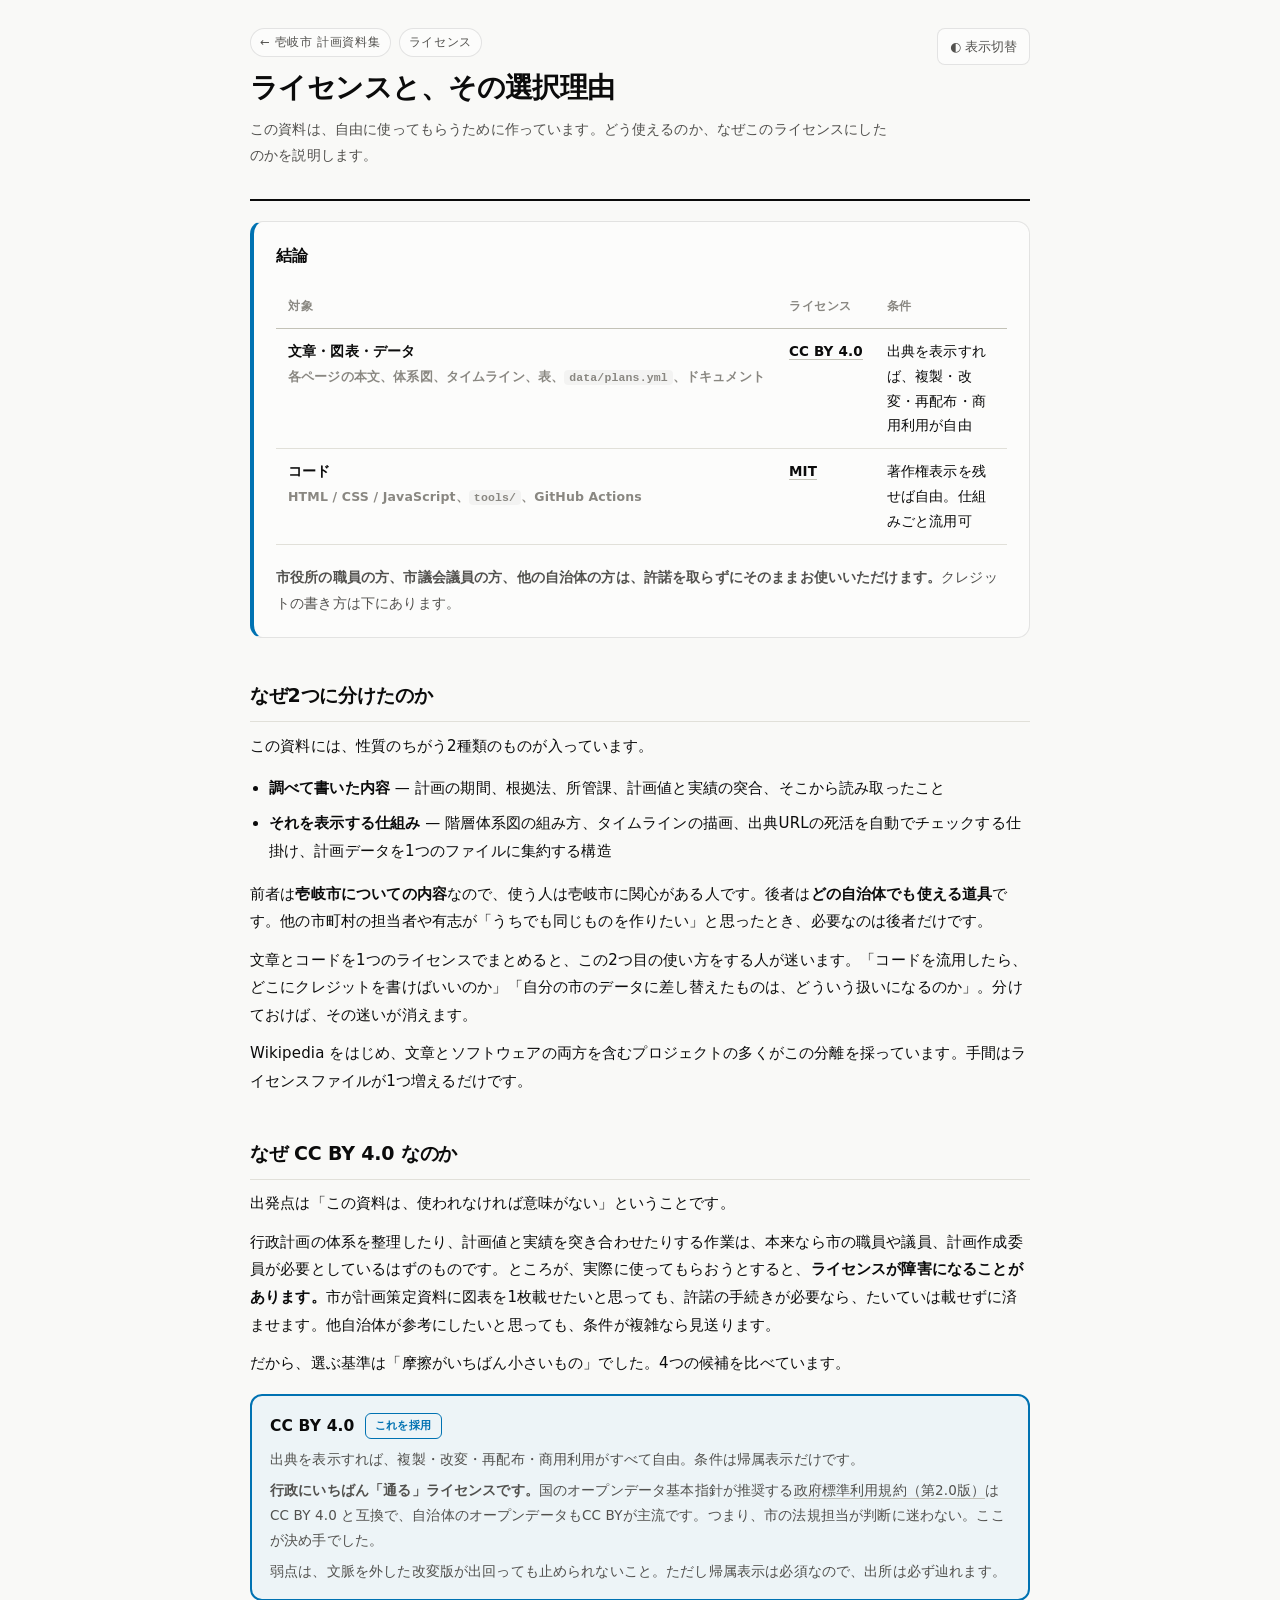
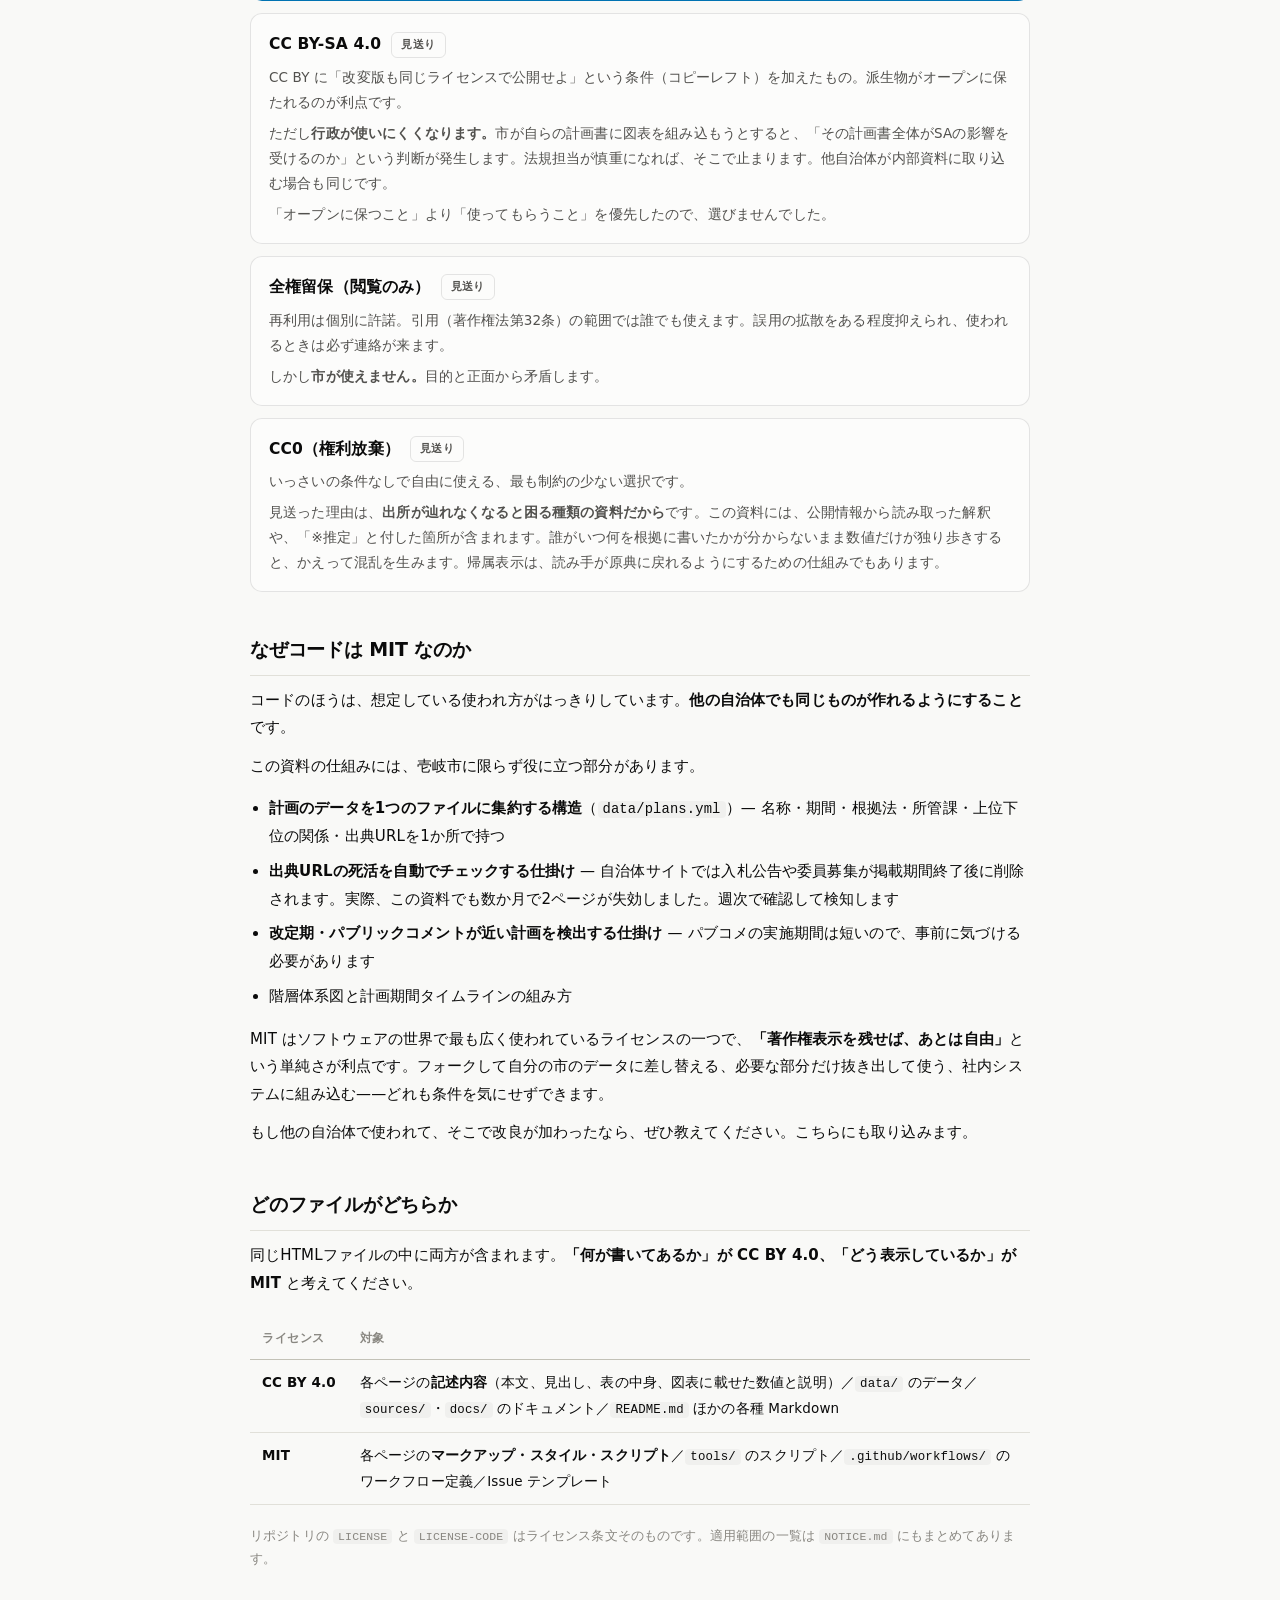
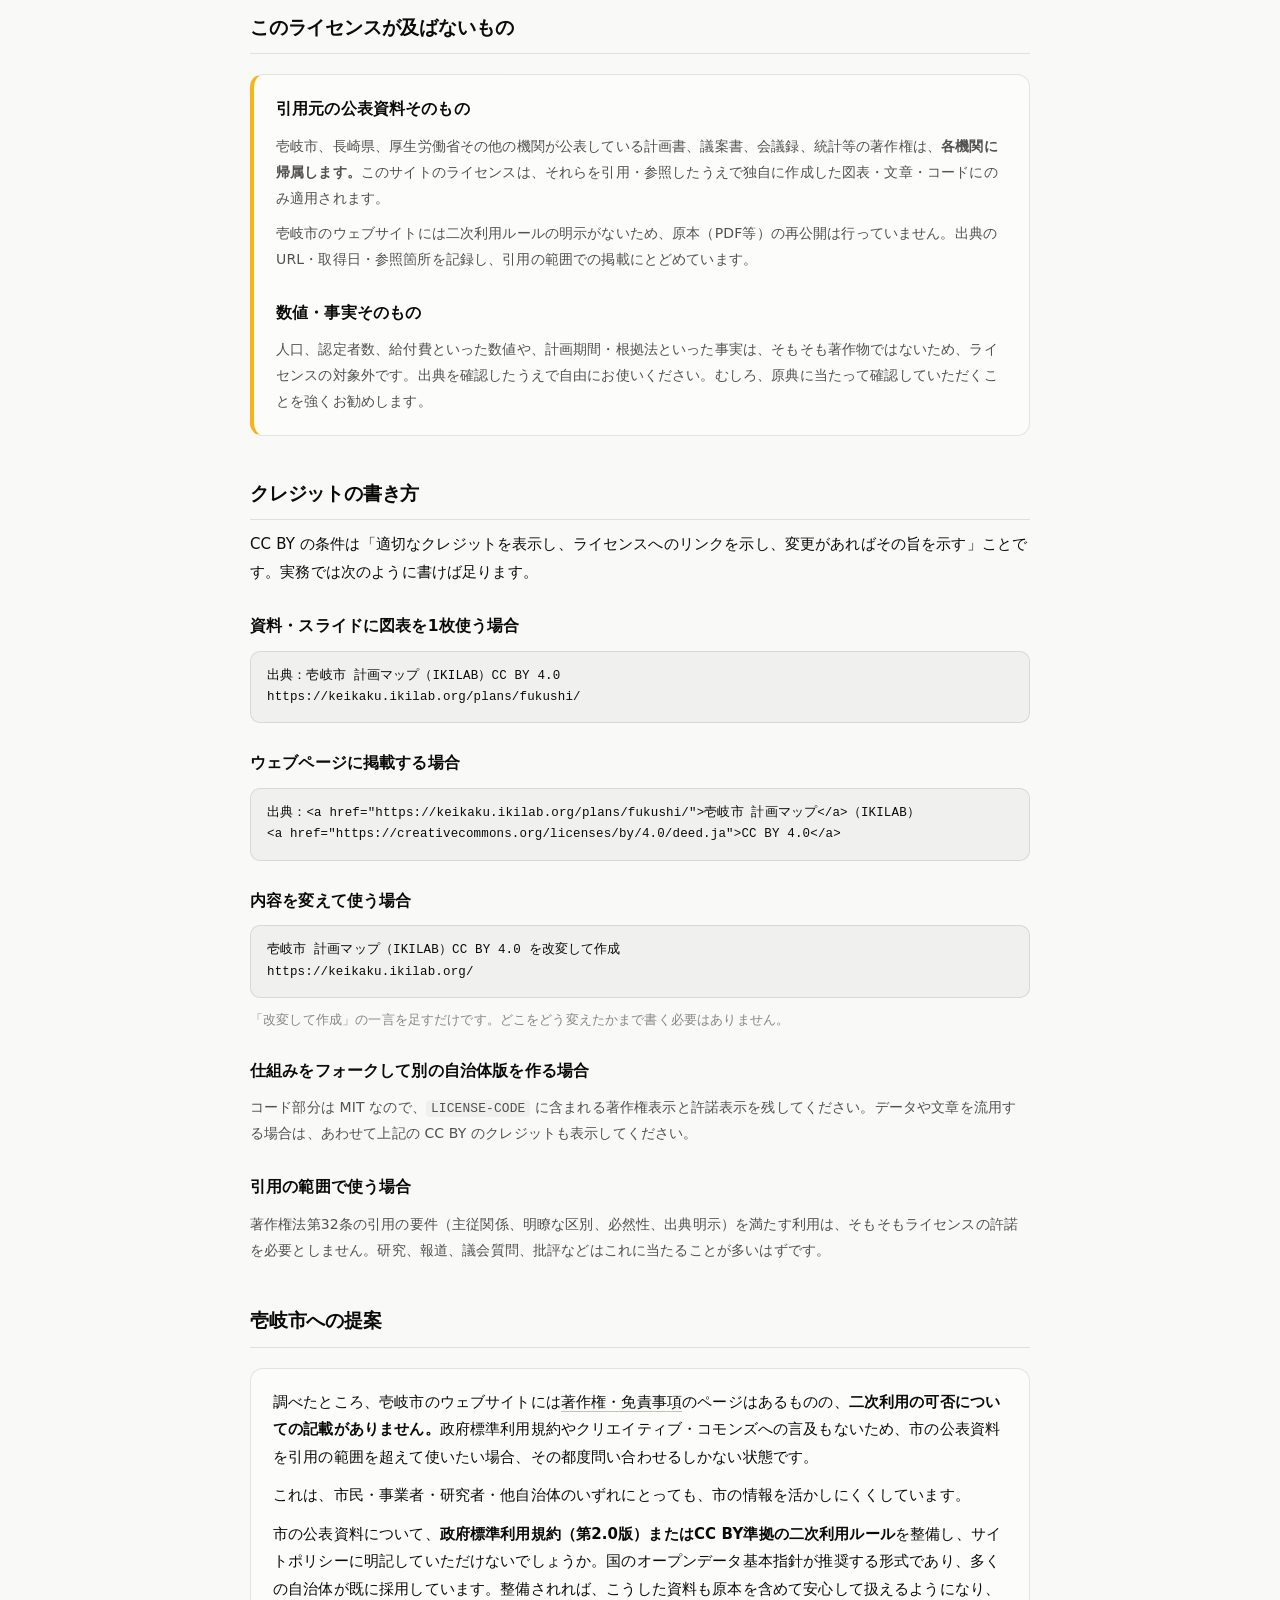
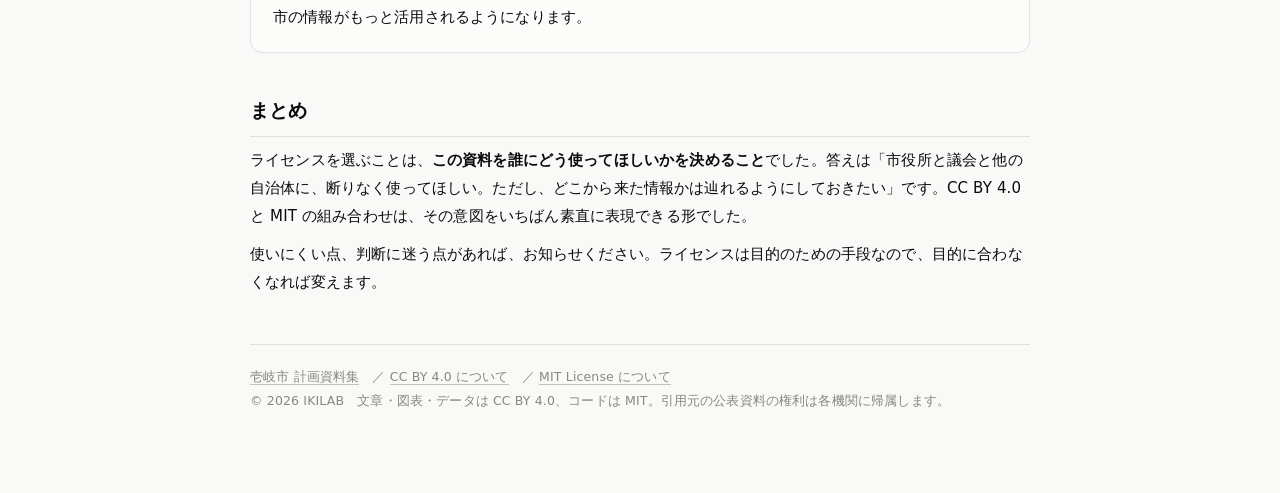
==== commit 98dc2a11: "サイト名を「壱岐市 計画資料集」に改める 公開4ページのうちマップと呼べるのは plans/all/ の1枚だけで、名前が中身を 言い当てなくなっていた。本文がすでに「資料集です」と自称していたので、" ====
--- a/about/license/index.html
+++ b/about/license/index.html
@@ -3,11 +3,11 @@
 <head>
 <meta charset="utf-8">
 <meta name="viewport" content="width=device-width, initial-scale=1">
-<title>ライセンスと、その選択理由 | 壱岐市 計画マップ</title>
-<meta name="description" content="壱岐市 計画マップは、文章・図表・データを CC BY 4.0、コードを MIT で公開しています。なぜ分けたのか、なぜ CC BY-SA や全権留保を選ばなかったのかを説明し、行政・議会・他自治体それぞれの場面でのクレジット表記例を掲載しています。">
+<title>ライセンスと、その選択理由 | 壱岐市 計画資料集</title>
+<meta name="description" content="壱岐市 計画資料集は、文章・図表・データを CC BY 4.0、コードを MIT で公開しています。なぜ分けたのか、なぜ CC BY-SA や全権留保を選ばなかったのかを説明し、行政・議会・他自治体それぞれの場面でのクレジット表記例を掲載しています。">
 <link rel="canonical" href="https://keikaku.ikilab.org/about/license/">
 <meta property="og:type" content="article">
-<meta property="og:site_name" content="壱岐市 計画マップ">
+<meta property="og:site_name" content="壱岐市 計画資料集">
 <meta property="og:title" content="ライセンスと、その選択理由">
 <meta property="og:description" content="文章・図表・データは CC BY 4.0、コードは MIT。なぜ分けたのか、どう使えるのか。">
 <meta property="og:url" content="https://keikaku.ikilab.org/about/license/">
@@ -15,7 +15,7 @@
 <meta property="og:image" content="https://keikaku.ikilab.org/assets/og.png">
 <meta property="og:image:width" content="1200">
 <meta property="og:image:height" content="630">
-<meta property="og:image:alt" content="壱岐市の計画マップ。国・長崎県・市の階層と、地域福祉計画を軸にした分野別計画の関係図">
+<meta property="og:image:alt" content="壱岐市 計画資料集。国・長崎県・市の階層と、地域福祉計画を軸にした分野別計画の関係図">
 <meta name="twitter:image" content="https://keikaku.ikilab.org/assets/og.png">
 <meta name="twitter:card" content="summary_large_image">
 <link rel="stylesheet" href="../../assets/palette.css">
@@ -101,7 +101,7 @@
 
 <header>
   <div>
-    <a href="../../" class="badge">← 壱岐市 計画マップ</a><span class="badge">ライセンス</span>
+    <a href="../../" class="badge">← 壱岐市 計画資料集</a><span class="badge">ライセンス</span>
     <h1>ライセンスと、その選択理由</h1>
     <p class="sub">この資料は、自由に使ってもらうために作っています。どう使えるのか、なぜこのライセンスにしたのかを説明します。</p>
   </div>
@@ -267,7 +267,7 @@
 <p>使いにくい点、判断に迷う点があれば、お知らせください。ライセンスは目的のための手段なので、目的に合わなくなれば変えます。</p>
 
 <footer>
-  <a href="../../">壱岐市 計画マップ</a>　／
+  <a href="../../">壱岐市 計画資料集</a>　／
   <a href="https://creativecommons.org/licenses/by/4.0/deed.ja" target="_blank" rel="noopener">CC BY 4.0 について</a>　／
   <a href="https://opensource.org/licenses/MIT" target="_blank" rel="noopener">MIT License について</a><br>
   © 2026 IKILAB　文章・図表・データは CC BY 4.0、コードは MIT。引用元の公表資料の権利は各機関に帰属します。
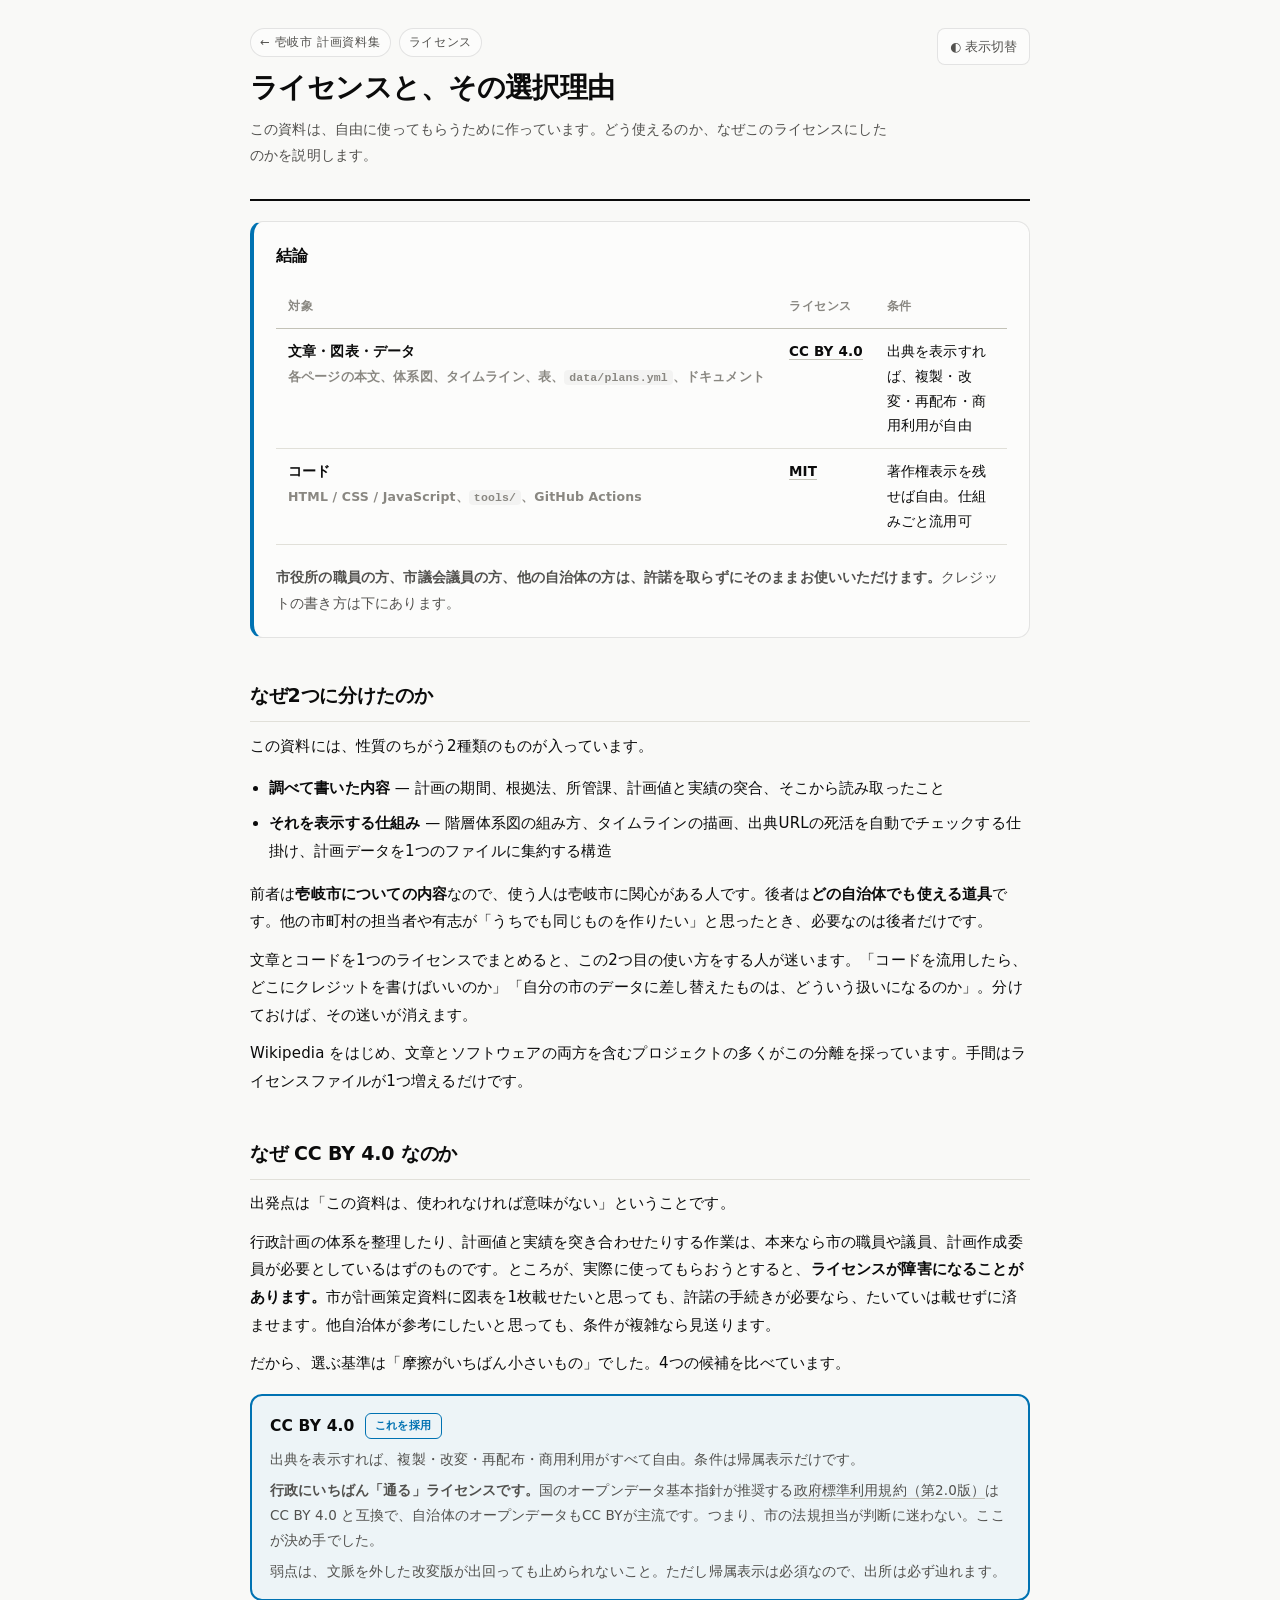
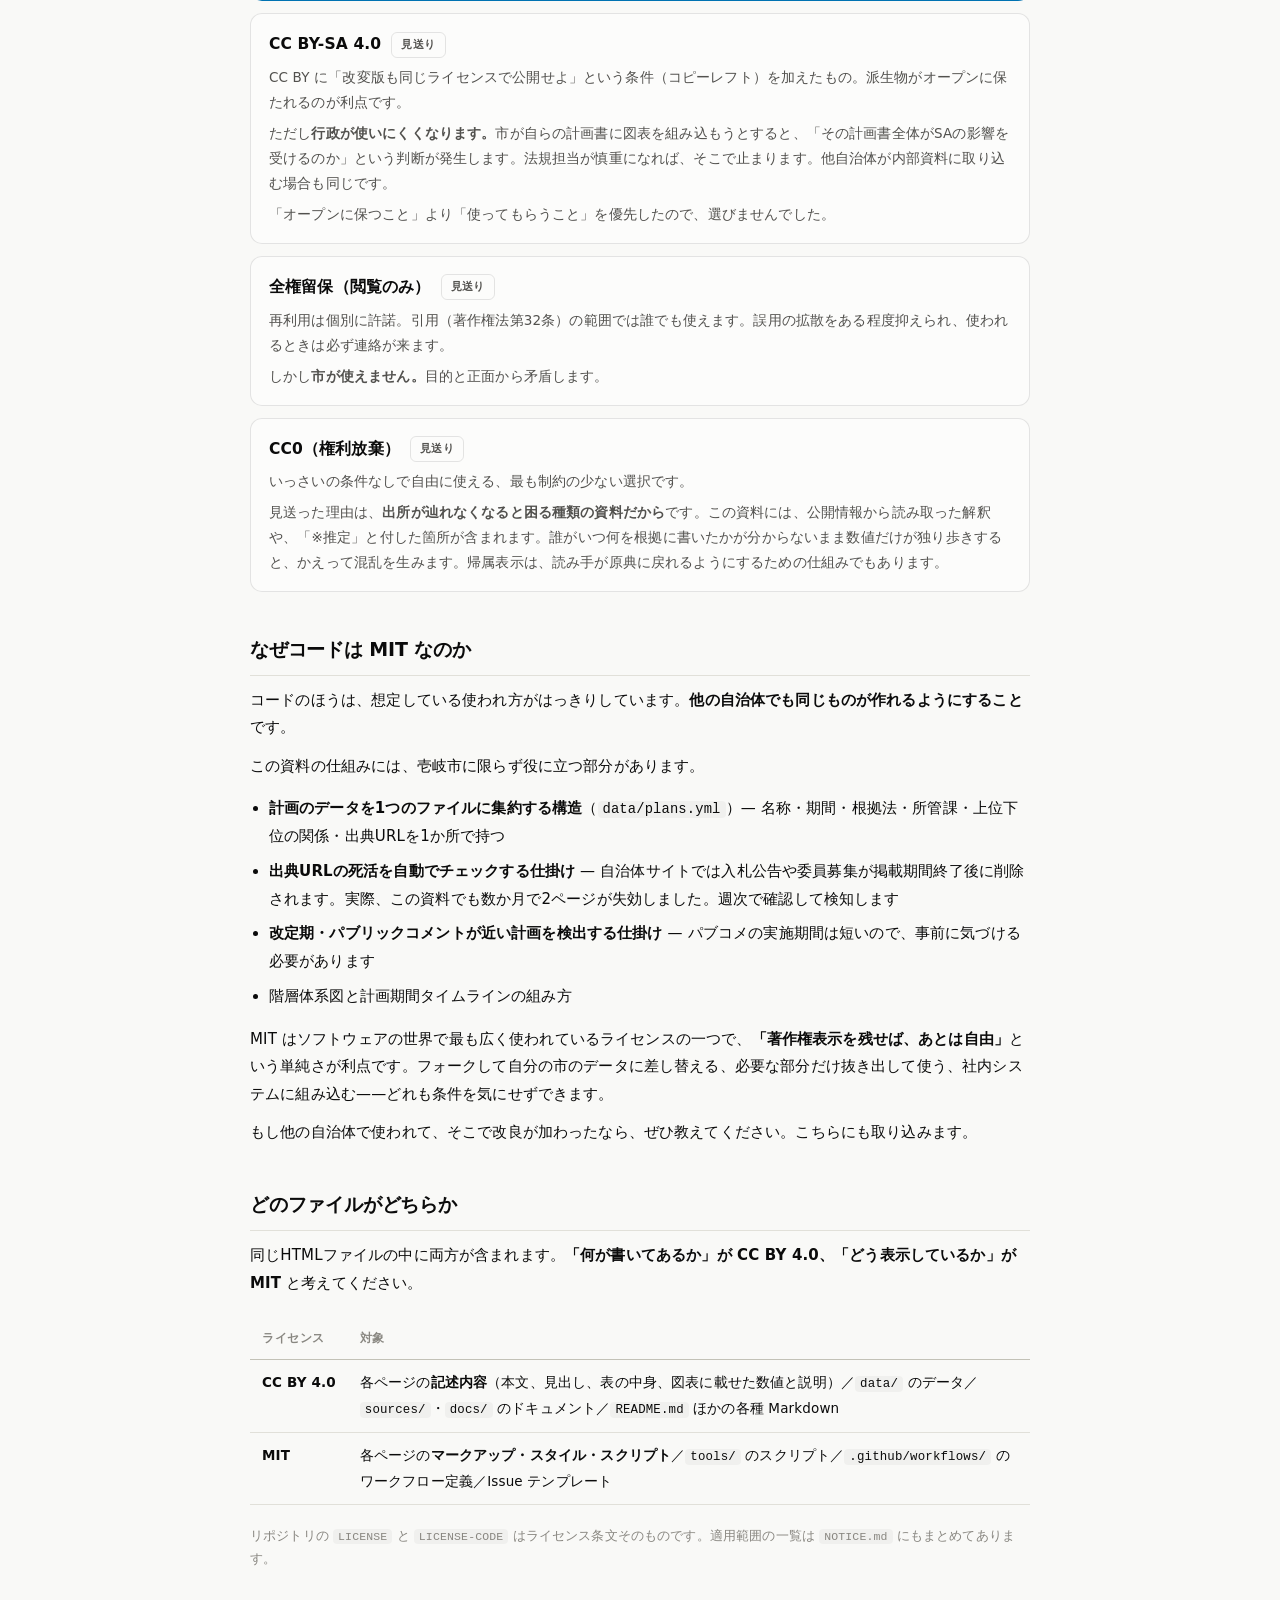
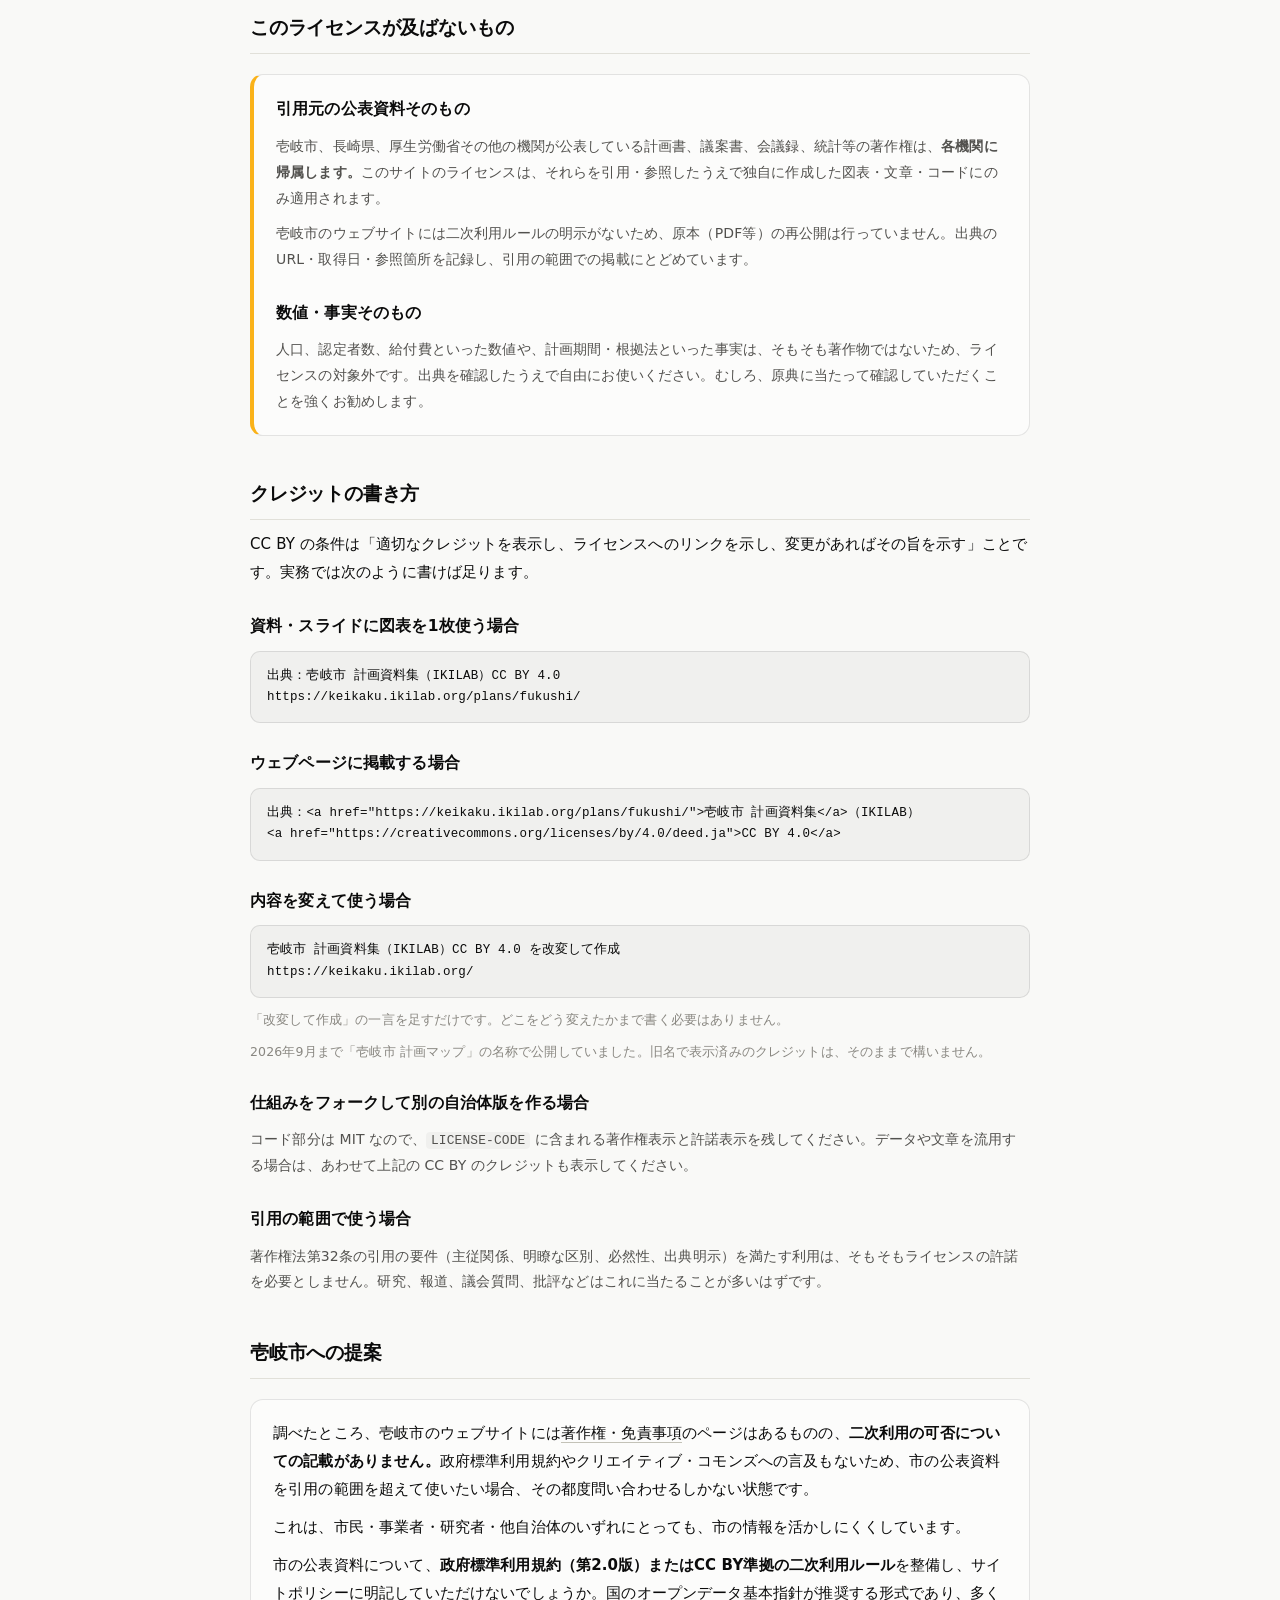
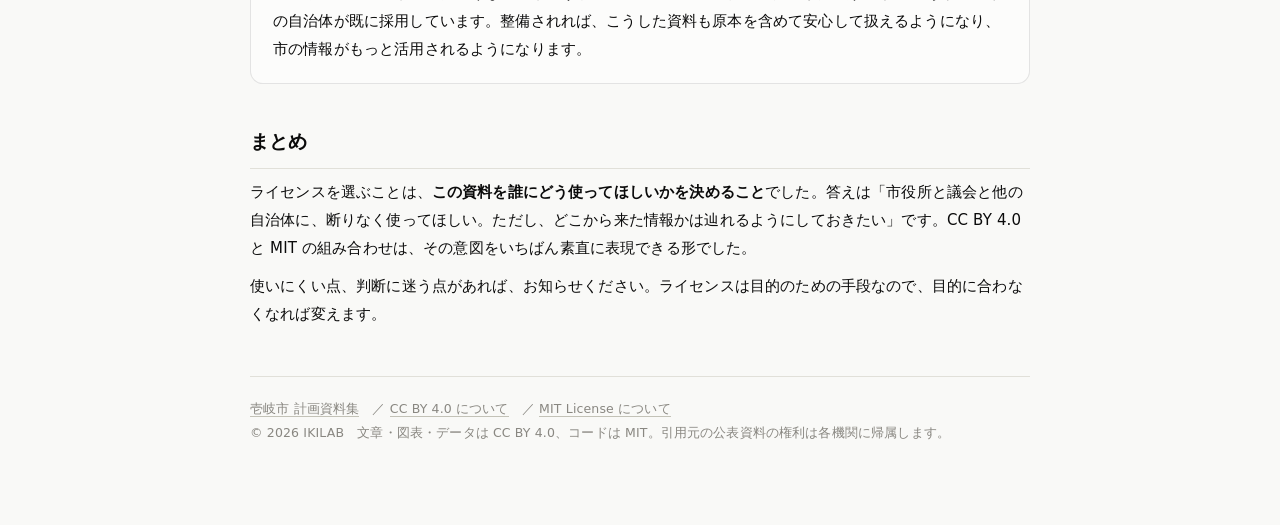
==== commit 36ac3a43: "クレジット表記を新名にし、旧名を追える一文を残す このサイトでは名前がそのまま CC BY の帰属表示の文字列になっている。 改名すると旧名で引用済みのクレジットが宙に浮くので、about/licen" ====
--- a/about/license/index.html
+++ b/about/license/index.html
@@ -234,17 +234,18 @@
 <p>CC BY の条件は「適切なクレジットを表示し、ライセンスへのリンクを示し、変更があればその旨を示す」ことです。実務では次のように書けば足ります。</p>
 
 <h3>資料・スライドに図表を1枚使う場合</h3>
-<pre><code>出典：壱岐市 計画マップ（IKILAB）CC BY 4.0
+<pre><code>出典：壱岐市 計画資料集（IKILAB）CC BY 4.0
 https://keikaku.ikilab.org/plans/fukushi/</code></pre>
 
 <h3>ウェブページに掲載する場合</h3>
-<pre><code>出典：&lt;a href="https://keikaku.ikilab.org/plans/fukushi/"&gt;壱岐市 計画マップ&lt;/a&gt;（IKILAB）
+<pre><code>出典：&lt;a href="https://keikaku.ikilab.org/plans/fukushi/"&gt;壱岐市 計画資料集&lt;/a&gt;（IKILAB）
 &lt;a href="https://creativecommons.org/licenses/by/4.0/deed.ja"&gt;CC BY 4.0&lt;/a&gt;</code></pre>
 
 <h3>内容を変えて使う場合</h3>
-<pre><code>壱岐市 計画マップ（IKILAB）CC BY 4.0 を改変して作成
+<pre><code>壱岐市 計画資料集（IKILAB）CC BY 4.0 を改変して作成
 https://keikaku.ikilab.org/</code></pre>
 <p class="mut">「改変して作成」の一言を足すだけです。どこをどう変えたかまで書く必要はありません。</p>
+<p class="mut">2026年9月まで「壱岐市 計画マップ」の名称で公開していました。旧名で表示済みのクレジットは、そのままで構いません。</p>
 
 <h3>仕組みをフォークして別の自治体版を作る場合</h3>
 <p class="sub">コード部分は MIT なので、<code>LICENSE-CODE</code> に含まれる著作権表示と許諾表示を残してください。データや文章を流用する場合は、あわせて上記の CC BY のクレジットも表示してください。</p>
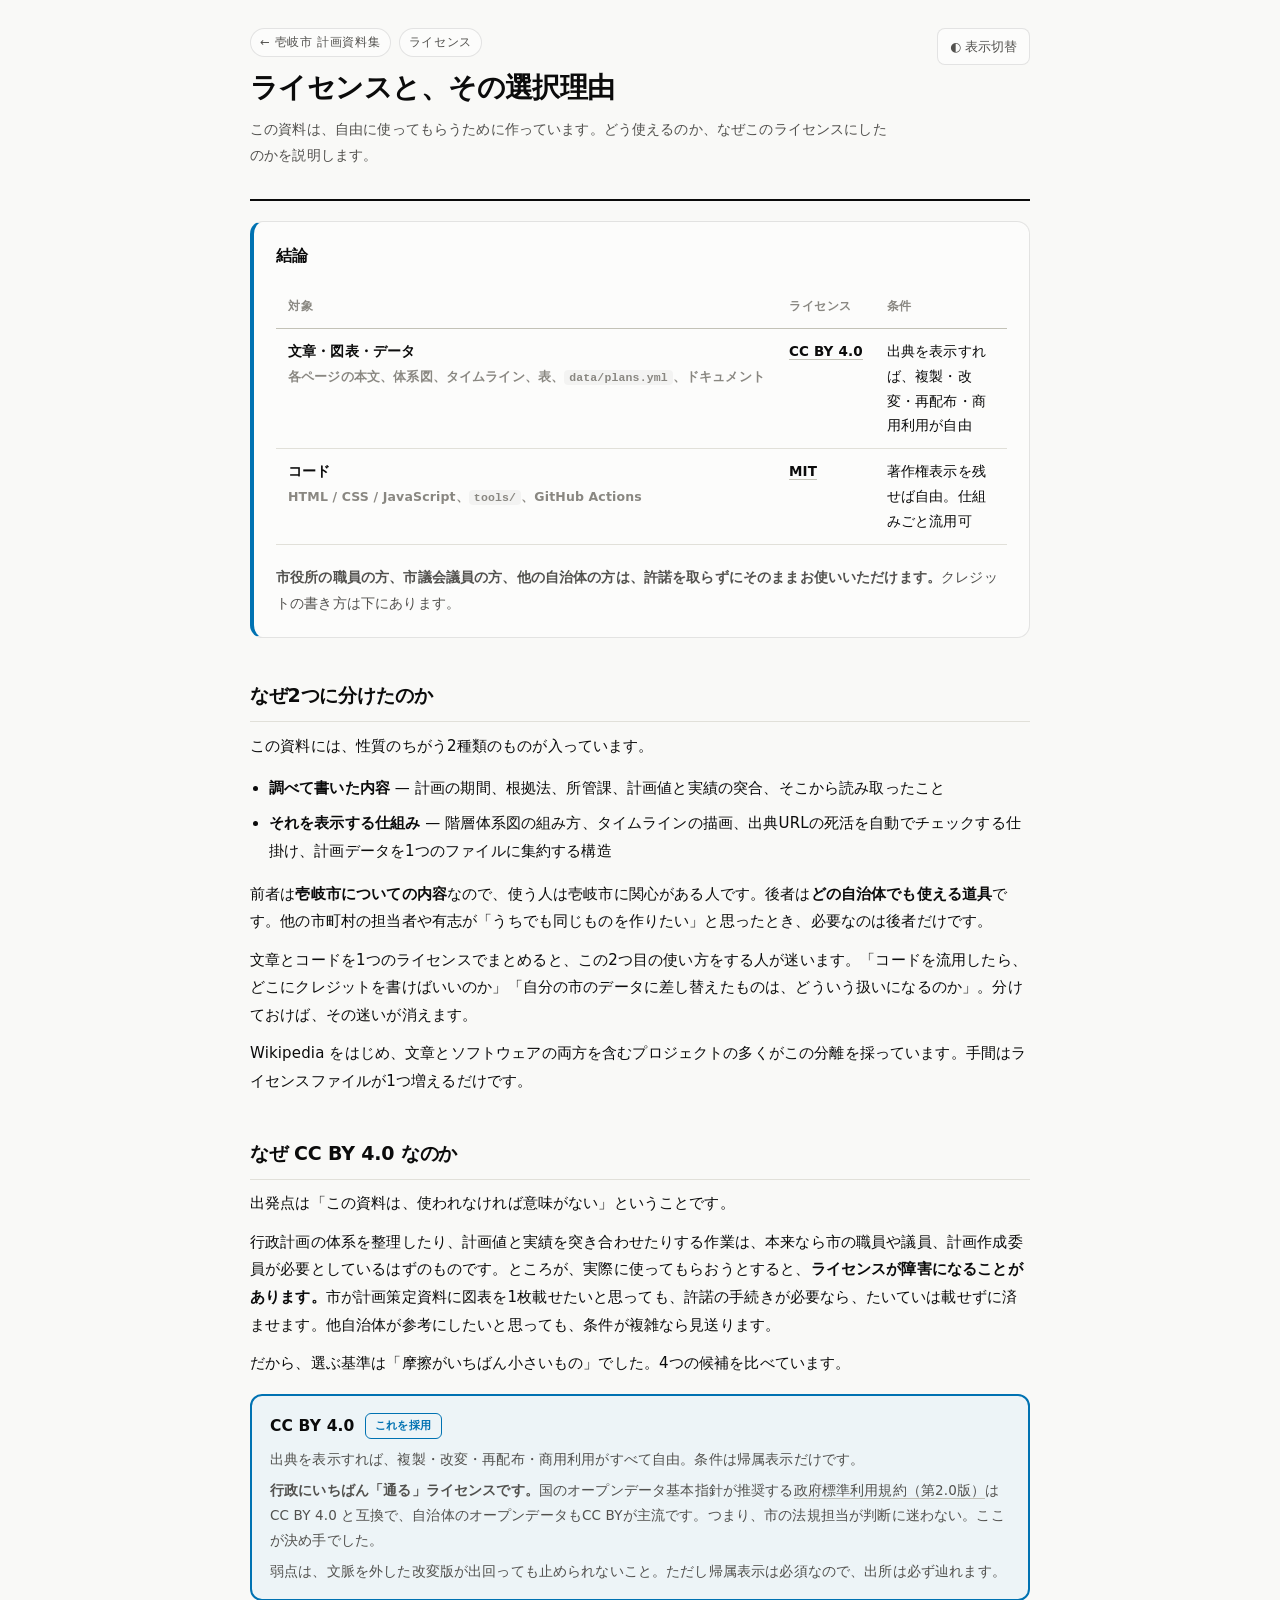
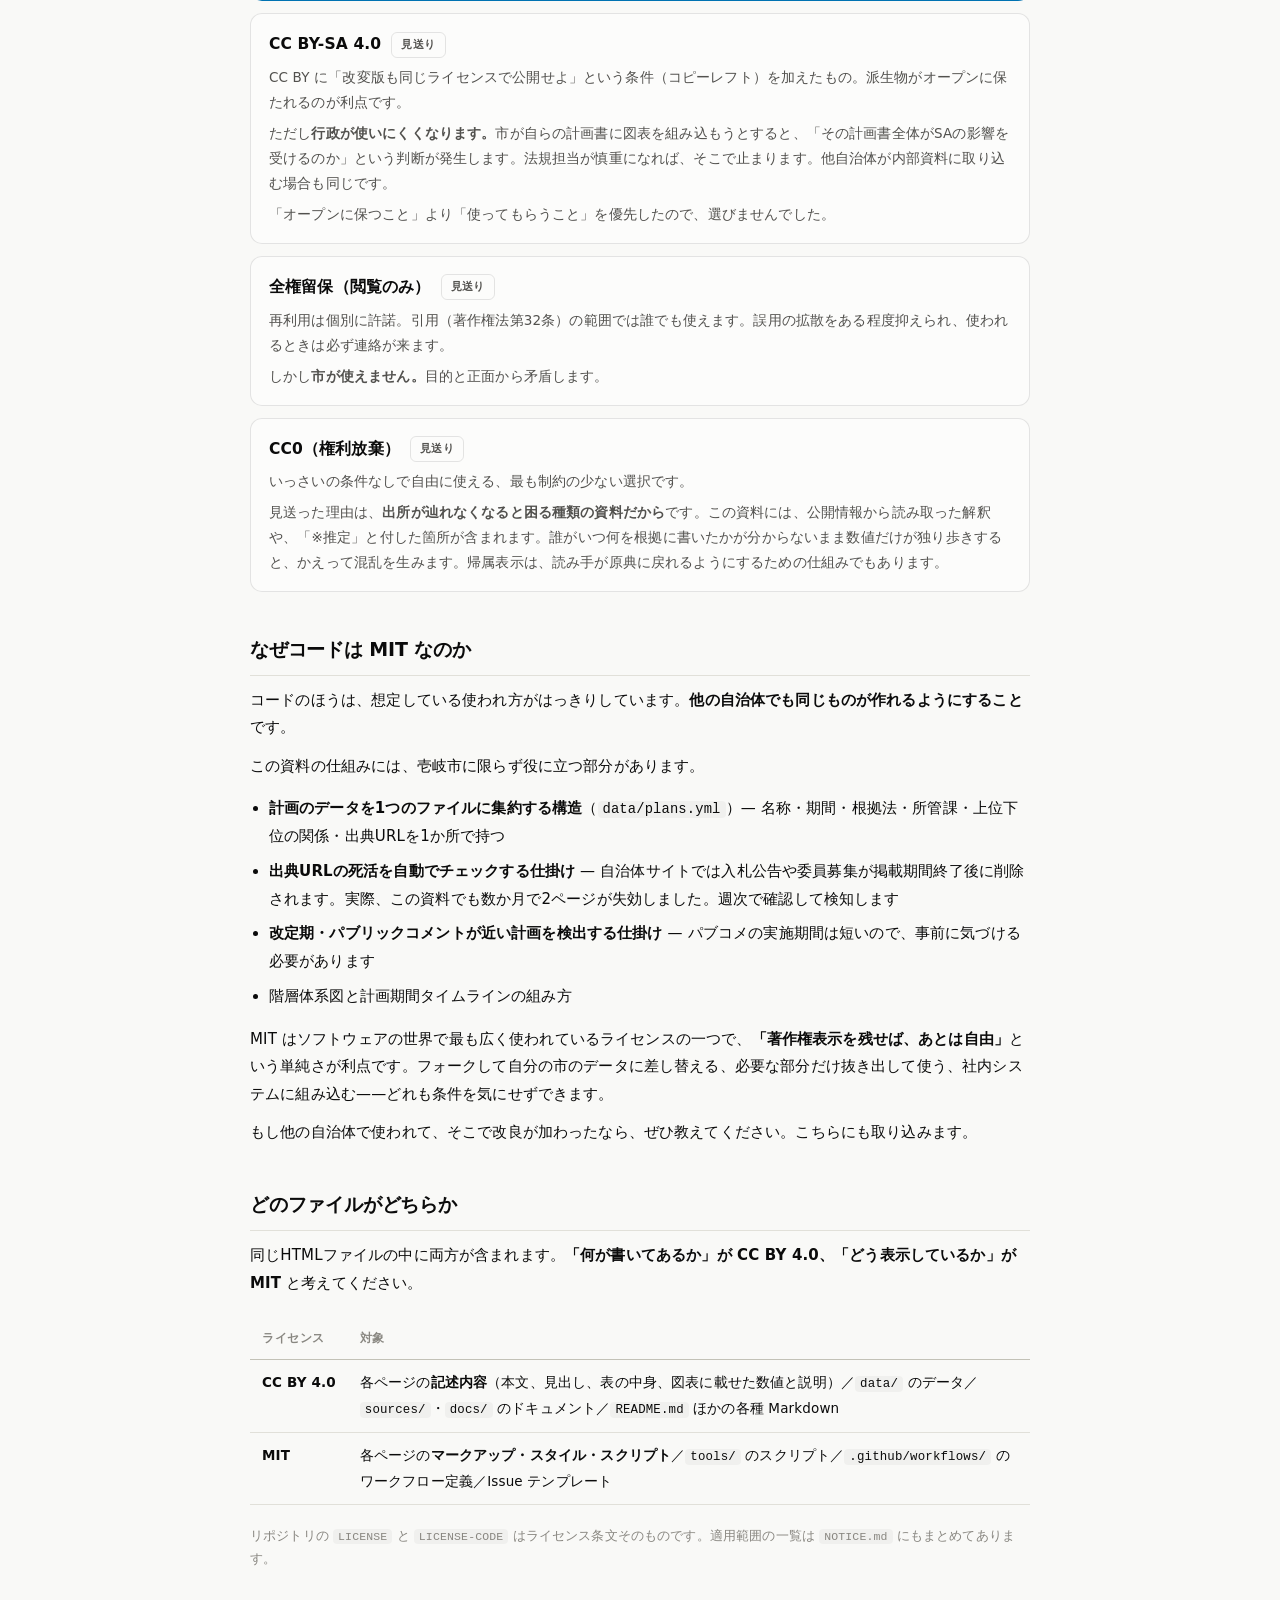
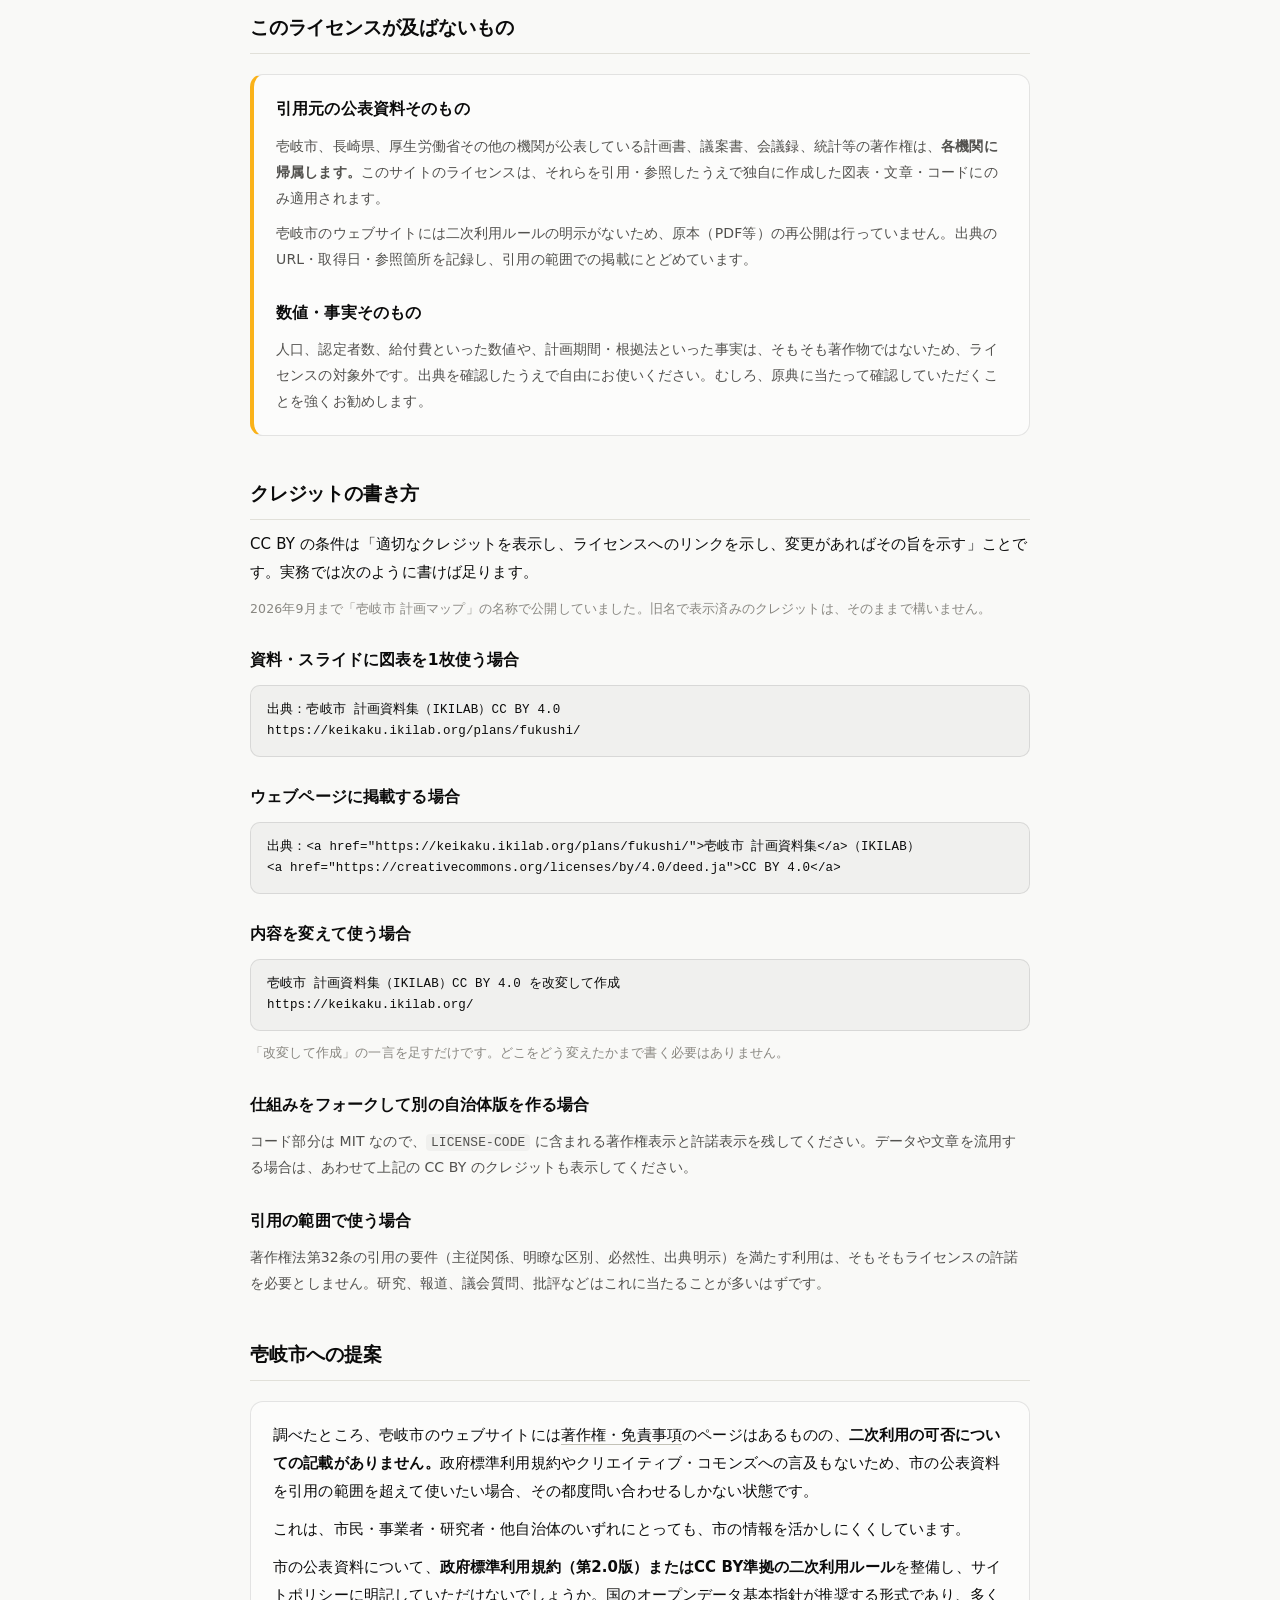
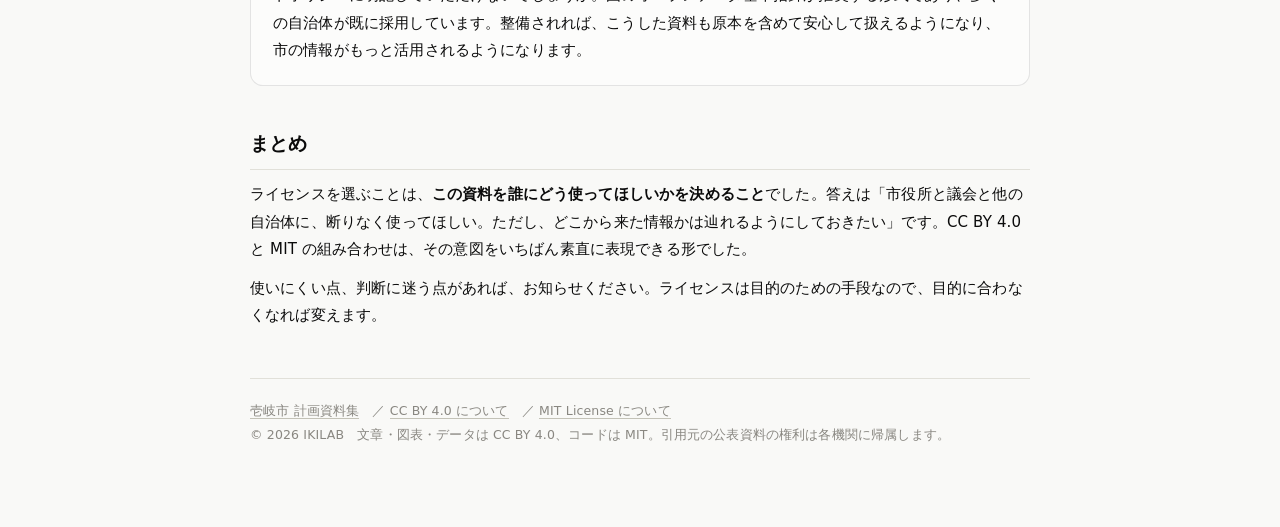
==== commit 3f69d52b: "構成図の抜け・戻りリンクの短形・注記の位置などの小さな指摘をまとめて直す - README.md: 構成図の木構造に koutsuu/ が抜けていた（本文98〜100行は   既出コミットで直り済み）" ====
--- a/about/license/index.html
+++ b/about/license/index.html
@@ -233,6 +233,8 @@
 
 <p>CC BY の条件は「適切なクレジットを表示し、ライセンスへのリンクを示し、変更があればその旨を示す」ことです。実務では次のように書けば足ります。</p>
 
+<p class="mut">2026年9月まで「壱岐市 計画マップ」の名称で公開していました。旧名で表示済みのクレジットは、そのままで構いません。</p>
+
 <h3>資料・スライドに図表を1枚使う場合</h3>
 <pre><code>出典：壱岐市 計画資料集（IKILAB）CC BY 4.0
 https://keikaku.ikilab.org/plans/fukushi/</code></pre>
@@ -245,7 +247,6 @@
 <pre><code>壱岐市 計画資料集（IKILAB）CC BY 4.0 を改変して作成
 https://keikaku.ikilab.org/</code></pre>
 <p class="mut">「改変して作成」の一言を足すだけです。どこをどう変えたかまで書く必要はありません。</p>
-<p class="mut">2026年9月まで「壱岐市 計画マップ」の名称で公開していました。旧名で表示済みのクレジットは、そのままで構いません。</p>
 
 <h3>仕組みをフォークして別の自治体版を作る場合</h3>
 <p class="sub">コード部分は MIT なので、<code>LICENSE-CODE</code> に含まれる著作権表示と許諾表示を残してください。データや文章を流用する場合は、あわせて上記の CC BY のクレジットも表示してください。</p>
--- a/assets/palette.css
+++ b/assets/palette.css
@@ -1,4 +1,4 @@
-/* 壱岐市 計画マップ 共通配色
+/* 壱岐市 計画資料集 共通配色
  *
  * 岡部正隆・伊藤啓による Color Universal Design 推奨配色セット（8色）を使います。
  * 色覚特性に配慮して検証された組み合わせなので、値を個別に差し替えないでください。
